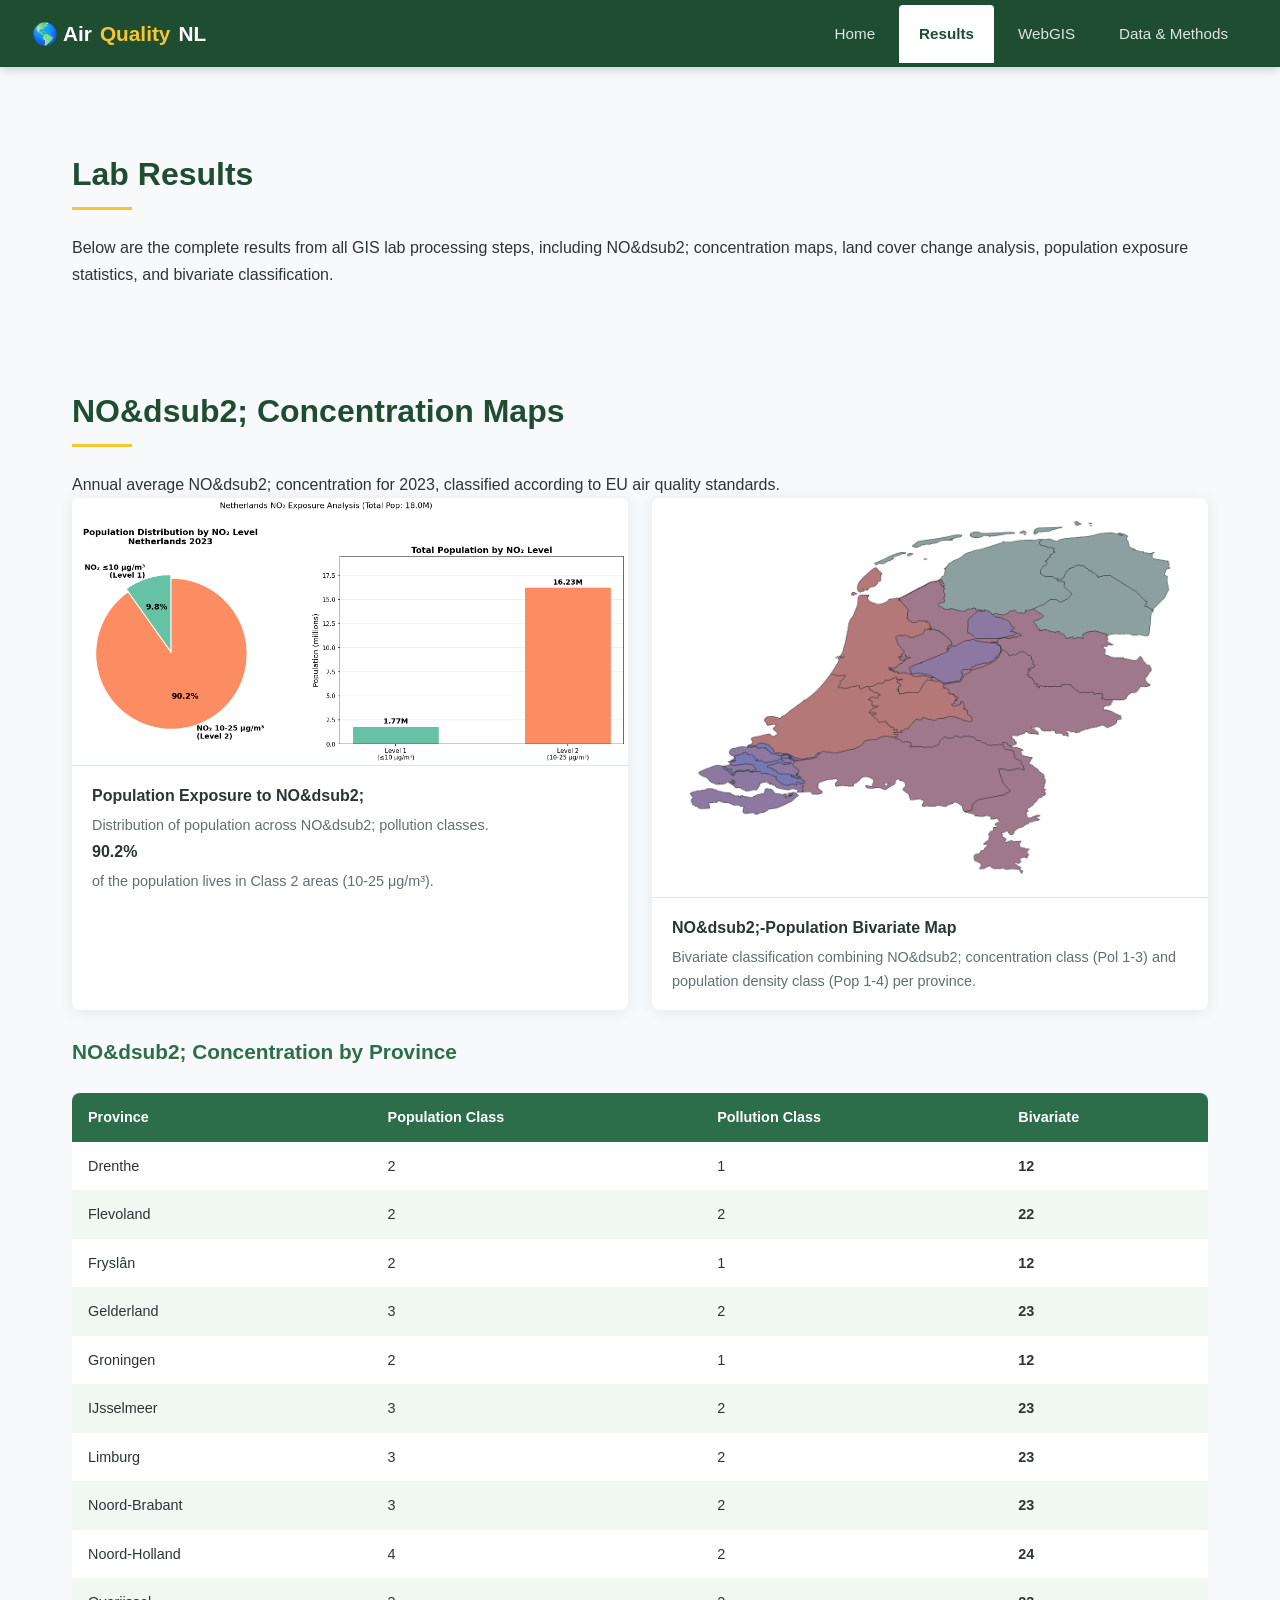
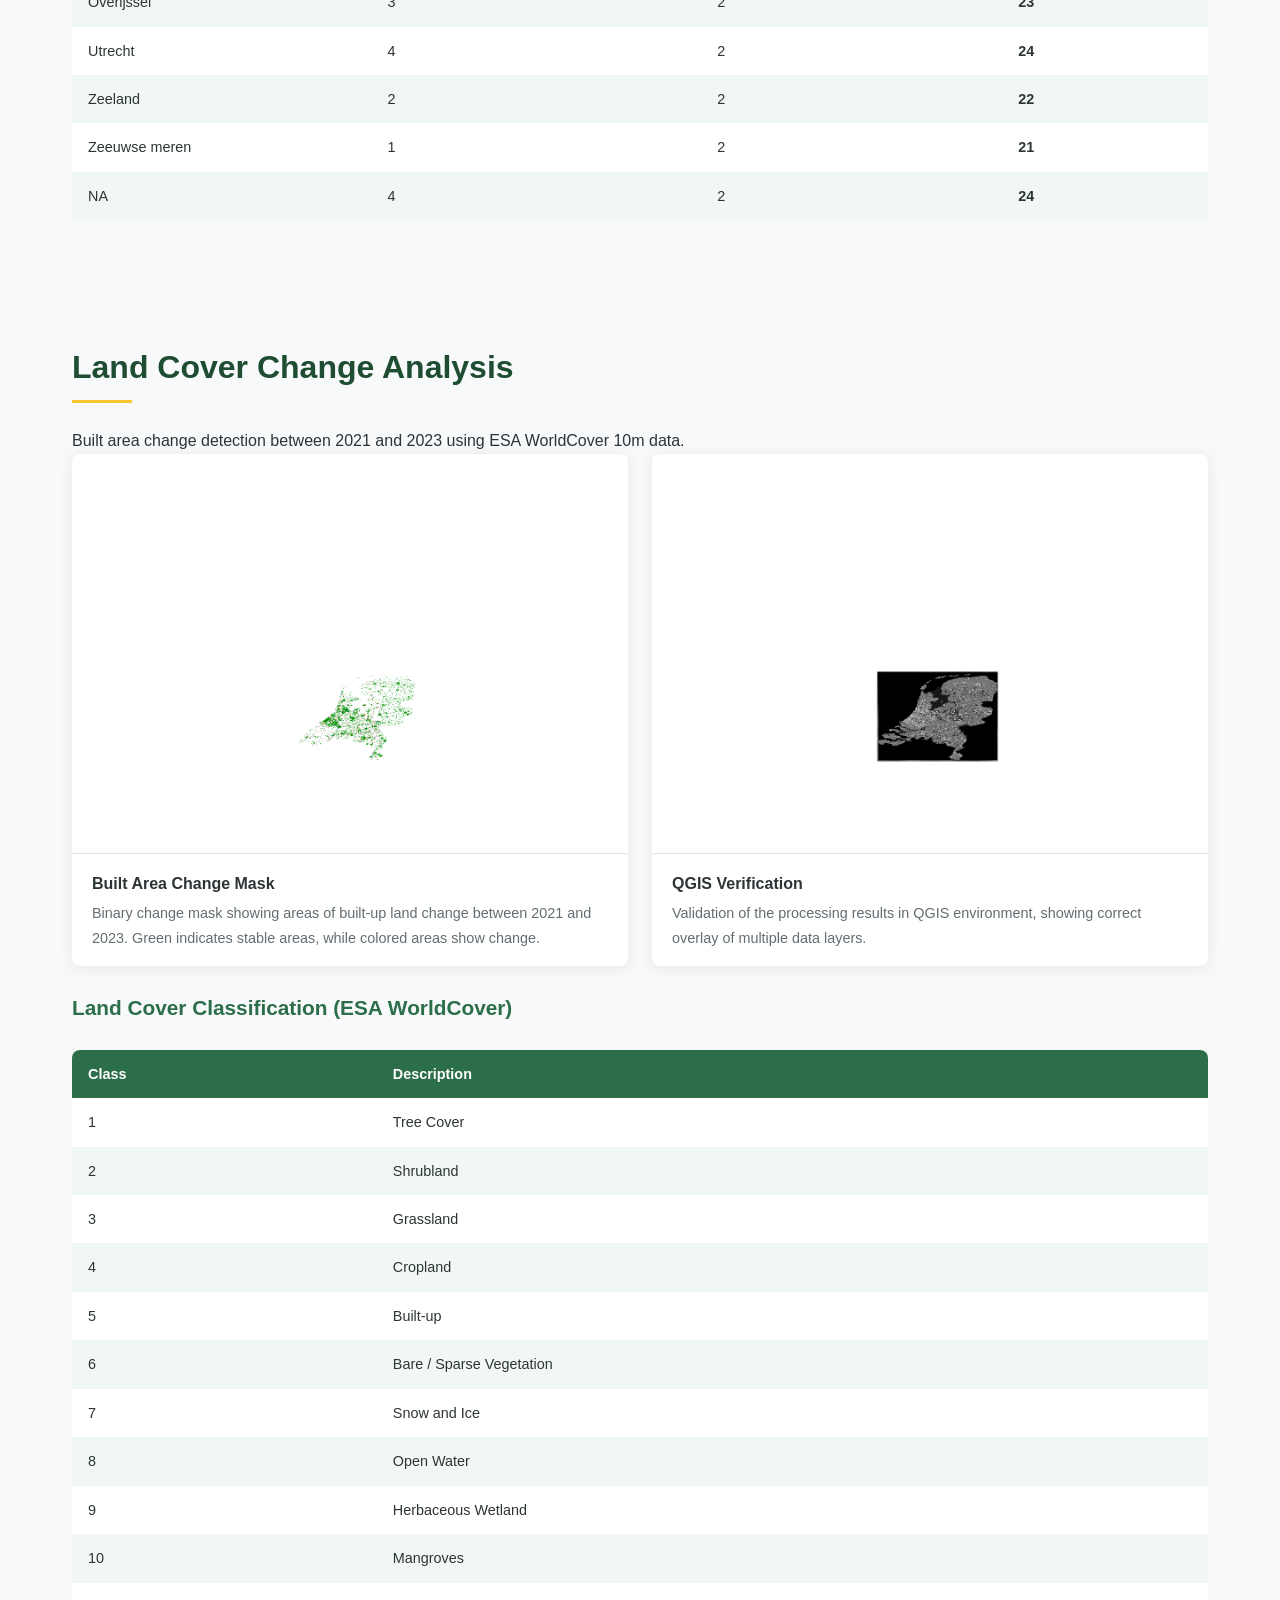
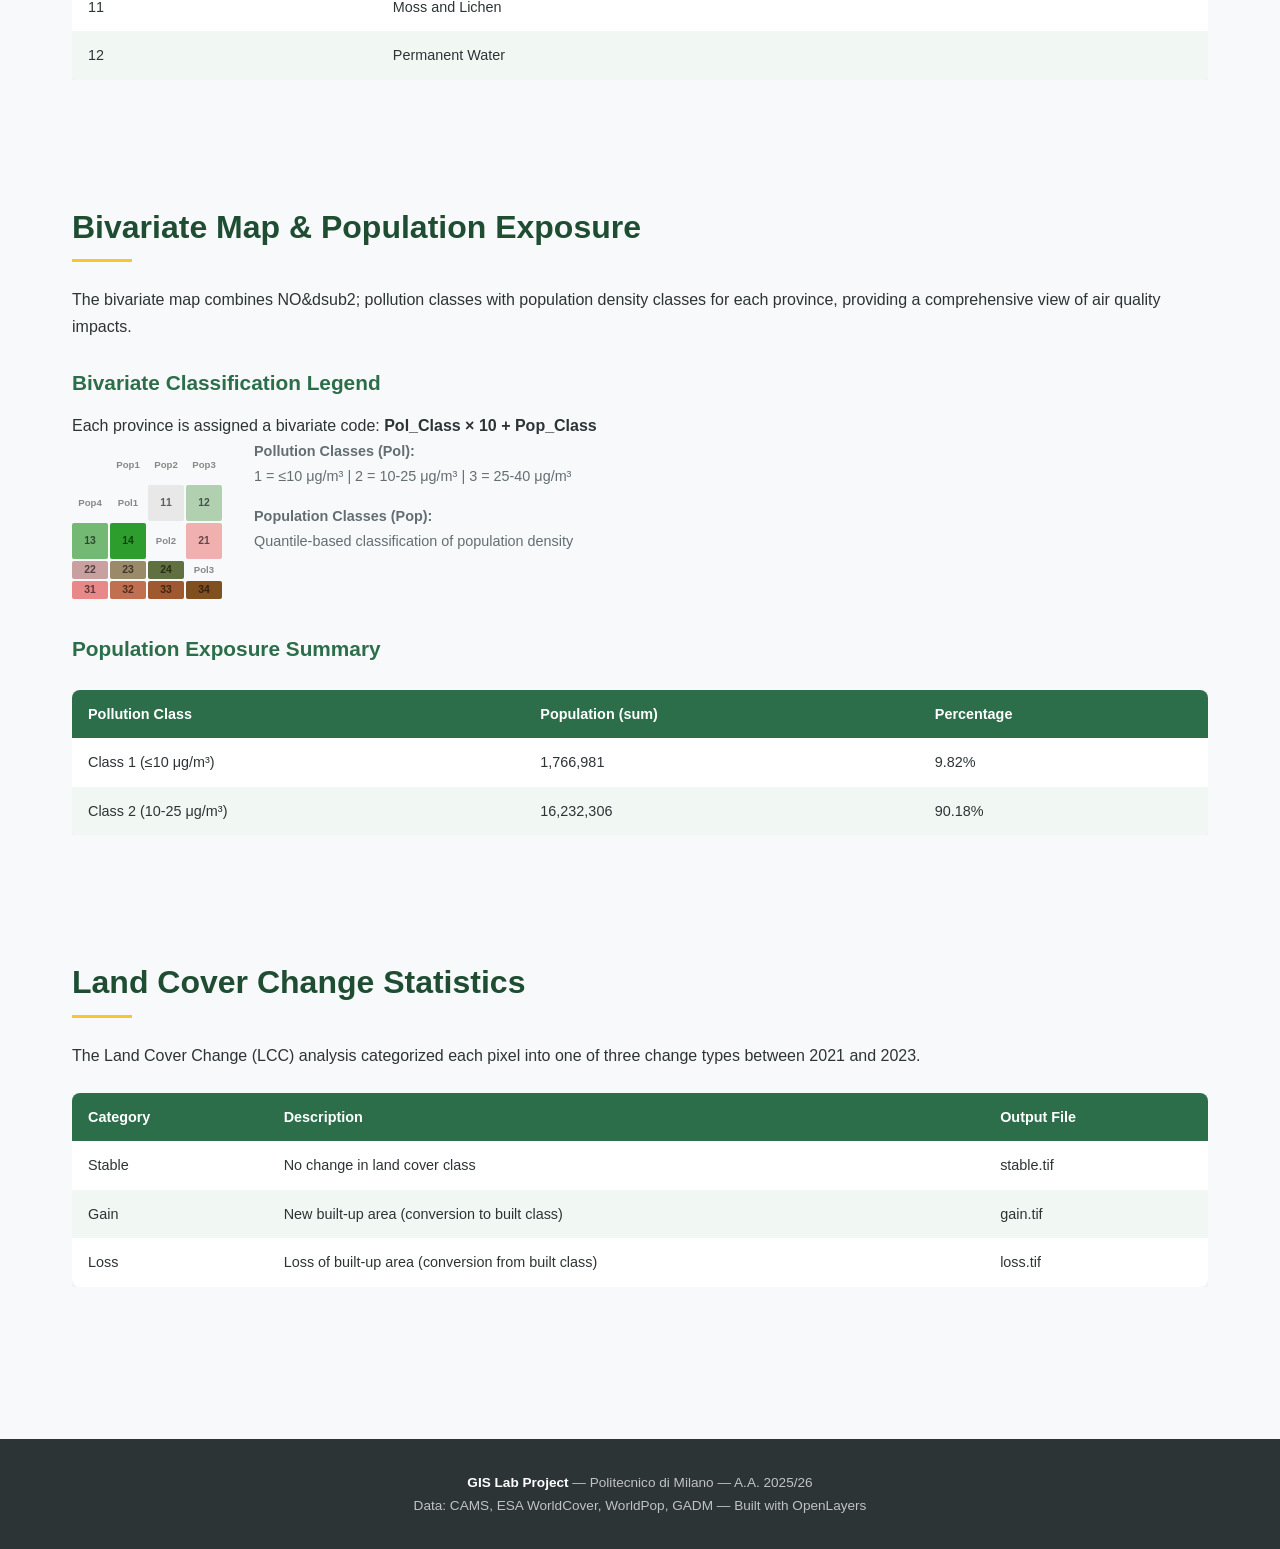
==== results.html @ df58314e "Add files via upload" ====
<!DOCTYPE html>
<html lang="en">
<head>
    <meta charset="UTF-8">
    <meta name="viewport" content="width=device-width, initial-scale=1.0">
    <title>Results - Netherlands Air Quality Monitoring</title>
    <link rel="stylesheet" href="css/style.css">
</head>
<body>
    <nav>
        <a href="index.html" class="logo">&#127758; Air<span>Quality</span> NL</a>
        <ul>
            <li><a href="index.html">Home</a></li>
            <li><a href="results.html" class="active">Results</a></li>
            <li><a href="webgis.html">WebGIS</a></li>
            <li><a href="data.html">Data & Methods</a></li>
        </ul>
    </nav>

    <div class="container">
        <section>
            <h2>Lab Results</h2>
            <p>Below are the complete results from all GIS lab processing steps, including NO&dsub2; concentration maps, land cover change analysis, population exposure statistics, and bivariate classification.</p>
        </section>

        <!-- Step 1-2: NO2 Concentration -->
        <section>
            <h2>NO&dsub2; Concentration Maps</h2>
            <p>Annual average NO&dsub2; concentration for 2023, classified according to EU air quality standards.</p>

            <div class="results-grid">
                <div class="result-item">
                    <img src="images/no2_population_pie_chart.png" alt="NO2 Population Pie Chart" style="max-height:400px;object-fit:contain;background:#fff;">
                    <div class="caption">
                        <strong>Population Exposure to NO&dsub2;</strong>
                        Distribution of population across NO&dsub2; pollution classes. <strong>90.2%</strong> of the population lives in Class 2 areas (10-25 &mu;g/m&sup3;).
                    </div>
                </div>
                <div class="result-item">
                    <img src="images/bivariate_map.png" alt="Bivariate Map" style="max-height:400px;object-fit:contain;background:#fff;">
                    <div class="caption">
                        <strong>NO&dsub2;-Population Bivariate Map</strong>
                        Bivariate classification combining NO&dsub2; concentration class (Pol 1-3) and population density class (Pop 1-4) per province.
                    </div>
                </div>
            </div>

            <h3>NO&dsub2; Concentration by Province</h3>
            <div class="table-wrapper">
                <table>
                    <thead>
                        <tr>
                            <th>Province</th>
                            <th>Population Class</th>
                            <th>Pollution Class</th>
                            <th>Bivariate</th>
                        </tr>
                    </thead>
                    <tbody id="bivariate-table-body">
                        <tr><td colspan="4" style="text-align:center;">Loading data...</td></tr>
                    </tbody>
                </table>
            </div>
        </section>

        <!-- Step 3: Land Cover Change -->
        <section>
            <h2>Land Cover Change Analysis</h2>
            <p>Built area change detection between 2021 and 2023 using ESA WorldCover 10m data.</p>

            <div class="results-grid">
                <div class="result-item">
                    <img src="images/verification_change_mask.png" alt="Land Cover Change Mask" style="max-height:400px;object-fit:contain;background:#fff;">
                    <div class="caption">
                        <strong>Built Area Change Mask</strong>
                        Binary change mask showing areas of built-up land change between 2021 and 2023. Green indicates stable areas, while colored areas show change.
                    </div>
                </div>
                <div class="result-item">
                    <img src="images/verification_qgis.png" alt="QGIS Verification" style="max-height:400px;object-fit:contain;background:#fff;">
                    <div class="caption">
                        <strong>QGIS Verification</strong>
                        Validation of the processing results in QGIS environment, showing correct overlay of multiple data layers.
                    </div>
                </div>
            </div>

            <h3>Land Cover Classification (ESA WorldCover)</h3>
            <div class="table-wrapper">
                <table>
                    <thead>
                        <tr><th>Class</th><th>Description</th></tr>
                    </thead>
                    <tbody>
                        <tr><td>1</td><td>Tree Cover</td></tr>
                        <tr><td>2</td><td>Shrubland</td></tr>
                        <tr><td>3</td><td>Grassland</td></tr>
                        <tr><td>4</td><td>Cropland</td></tr>
                        <tr><td>5</td><td>Built-up</td></tr>
                        <tr><td>6</td><td>Bare / Sparse Vegetation</td></tr>
                        <tr><td>7</td><td>Snow and Ice</td></tr>
                        <tr><td>8</td><td>Open Water</td></tr>
                        <tr><td>9</td><td>Herbaceous Wetland</td></tr>
                        <tr><td>10</td><td>Mangroves</td></tr>
                        <tr><td>11</td><td>Moss and Lichen</td></tr>
                        <tr><td>12</td><td>Permanent Water</td></tr>
                    </tbody>
                </table>
            </div>
        </section>

        <!-- Step 4: Bivariate Map -->
        <section>
            <h2>Bivariate Map & Population Exposure</h2>
            <p>The bivariate map combines NO&dsub2; pollution classes with population density classes for each province, providing a comprehensive view of air quality impacts.</p>

            <h3>Bivariate Classification Legend</h3>
            <p>Each province is assigned a bivariate code: <strong>Pol_Class &times; 10 + Pop_Class</strong></p>
            <div class="flex" style="gap:2rem;align-items:flex-start;">
                <div class="biv-legend">
                    <div></div>
                    <div class="cell" style="font-size:0.6rem;color:#888;">Pop1</div>
                    <div class="cell" style="font-size:0.6rem;color:#888;">Pop2</div>
                    <div class="cell" style="font-size:0.6rem;color:#888;">Pop3</div>
                    <div class="cell" style="font-size:0.6rem;color:#888;">Pop4</div>
                    <div class="cell" style="font-size:0.6rem;color:#888;">Pol1</div>
                    <div class="cell biv-11">11</div>
                    <div class="cell biv-12">12</div>
                    <div class="cell biv-13">13</div>
                    <div class="cell biv-14">14</div>
                    <div class="cell" style="font-size:0.6rem;color:#888;">Pol2</div>
                    <div class="cell biv-21">21</div>
                    <div class="cell biv-22">22</div>
                    <div class="cell biv-23">23</div>
                    <div class="cell biv-24">24</div>
                    <div class="cell" style="font-size:0.6rem;color:#888;">Pol3</div>
                    <div class="cell biv-31">31</div>
                    <div class="cell biv-32">32</div>
                    <div class="cell biv-33">33</div>
                    <div class="cell biv-34" style="background:#805020;">34</div>
                </div>
                <div style="font-size:0.9rem;color:var(--gray);">
                    <p><strong>Pollution Classes (Pol):</strong></p>
                    <p>1 = &le;10 &mu;g/m&sup3; | 2 = 10-25 &mu;g/m&sup3; | 3 = 25-40 &mu;g/m&sup3;</p>
                    <p class="mt-2"><strong>Population Classes (Pop):</strong></p>
                    <p>Quantile-based classification of population density</p>
                </div>
            </div>

            <h3>Population Exposure Summary</h3>
            <div class="table-wrapper">
                <table>
                    <thead>
                        <tr>
                            <th>Pollution Class</th>
                            <th>Population (sum)</th>
                            <th>Percentage</th>
                        </tr>
                    </thead>
                    <tbody id="exposure-table-body">
                    </tbody>
                </table>
            </div>
        </section>

        <!-- Step 3b: LCC Statistics -->
        <section>
            <h2>Land Cover Change Statistics</h2>
            <p>The Land Cover Change (LCC) analysis categorized each pixel into one of three change types between 2021 and 2023.</p>
            <div class="table-wrapper">
                <table>
                    <thead>
                        <tr><th>Category</th><th>Description</th><th>Output File</th></tr>
                    </thead>
                    <tbody>
                        <tr><td>Stable</td><td>No change in land cover class</td><td>stable.tif</td></tr>
                        <tr><td>Gain</td><td>New built-up area (conversion to built class)</td><td>gain.tif</td></tr>
                        <tr><td>Loss</td><td>Loss of built-up area (conversion from built class)</td><td>loss.tif</td></tr>
                    </tbody>
                </table>
            </div>
        </section>
    </div>

    <footer>
        <p><strong>GIS Lab Project</strong> &mdash; Politecnico di Milano &mdash; A.A. 2025/26</p>
        <p>Data: CAMS, ESA WorldCover, WorldPop, GADM &mdash; Built with OpenLayers</p>
    </footer>

    <script src="js/results-data.js"></script>
    <script>
    // Load bivariate data from embedded results-data.js
    (function() {
        var tbody = document.getElementById('bivariate-table-body');
        if (!tbody) return;
        tbody.innerHTML = '';
        TABLE_BIVARIATE.forEach(function(p) {
            tbody.innerHTML += '<tr>' +
                '<td>' + (p.NAME_1 || '') + '</td>' +
                '<td>' + (p.pop_class_median || '') + '</td>' +
                '<td>' + (p.pol_class_max || '') + '</td>' +
                '<td><strong>' + (p.bivariate || '') + '</strong></td>' +
                '</tr>';
        });
    })();

    // Load chart data from embedded results-data.js
    (function() {
        var tbody = document.getElementById('exposure-table-body');
        if (!tbody) return;
        tbody.innerHTML = '';
        TABLE_CHART.sort(function(a, b) { return a.pol_class_max - b.pol_class_max; });
        TABLE_CHART.forEach(function(p) {
            var pop = parseFloat(p.pop_sum) || 0;
            var pct = parseFloat(p.pop_pct) || 0;
            tbody.innerHTML += '<tr>' +
                '<td>Class ' + (p.pol_class_max || '') + ' (' + (p.pol_class_max === 1 ? '&le;10' : '10-25') + ' &mu;g/m&sup3;)</td>' +
                '<td>' + pop.toLocaleString() + '</td>' +
                '<td>' + pct + '%</td>' +
                '</tr>';
        });
    })();
    </script>
</body>
</html>
---- css/style.css ----
/* ===== GIS Lab 5 - Website Styles ===== */
:root {
    --primary: #2c6e49;
    --primary-dark: #1e4d32;
    --secondary: #4c956c;
    --accent: #f8c630;
    --dark: #2d3436;
    --gray: #636e72;
    --light-gray: #dfe6e9;
    --bg: #f8f9fa;
    --white: #ffffff;
    --shadow: 0 2px 15px rgba(0,0,0,0.08);
    --radius: 8px;
}

* { margin: 0; padding: 0; box-sizing: border-box; }

body {
    font-family: 'Segoe UI', -apple-system, BlinkMacSystemFont, sans-serif;
    line-height: 1.7;
    color: var(--dark);
    background: var(--bg);
}

/* Navigation */
nav {
    background: var(--primary-dark);
    padding: 0 2rem;
    display: flex;
    align-items: center;
    justify-content: space-between;
    position: sticky;
    top: 0;
    z-index: 1000;
    box-shadow: 0 2px 10px rgba(0,0,0,0.2);
}

nav .logo {
    color: var(--white);
    font-size: 1.3rem;
    font-weight: 700;
    padding: 1rem 0;
    text-decoration: none;
    display: flex;
    align-items: center;
    gap: 0.5rem;
}

nav .logo span { color: var(--accent); }

nav ul {
    list-style: none;
    display: flex;
    gap: 0.25rem;
}

nav ul li a {
    color: rgba(255,255,255,0.85);
    text-decoration: none;
    padding: 1rem 1.25rem;
    display: block;
    font-size: 0.95rem;
    transition: all 0.2s;
    border-radius: 4px 4px 0 0;
}

nav ul li a:hover,
nav ul li a.active:hover {
    color: var(--white);
    background: rgba(255,255,255,0.12);
}

nav ul li a.active {
    background: var(--white);
    color: var(--primary-dark);
    font-weight: 600;
}

nav ul li a.active:hover {
    background: var(--white);
    color: var(--primary-dark);
}

/* Hero Section */
.hero {
    background: linear-gradient(135deg, var(--primary-dark) 0%, var(--primary) 50%, var(--secondary) 100%);
    color: var(--white);
    padding: 5rem 2rem;
    text-align: center;
}

.hero h1 {
    font-size: 2.8rem;
    font-weight: 800;
    margin-bottom: 1rem;
}

.hero p {
    font-size: 1.2rem;
    max-width: 700px;
    margin: 0 auto;
    opacity: 0.9;
}

/* Container */
.container {
    max-width: 1200px;
    margin: 0 auto;
    padding: 2rem;
}

/* Sections */
section { padding: 3rem 0; }

section h2 {
    font-size: 2rem;
    color: var(--primary-dark);
    margin-bottom: 1.5rem;
    position: relative;
    padding-bottom: 0.5rem;
}

section h2::after {
    content: '';
    position: absolute;
    bottom: 0;
    left: 0;
    width: 60px;
    height: 3px;
    background: var(--accent);
}

section h3 {
    font-size: 1.3rem;
    color: var(--primary);
    margin: 1.5rem 0 0.75rem;
}

/* Cards */
.card-grid {
    display: grid;
    grid-template-columns: repeat(auto-fit, minmax(280px, 1fr));
    gap: 1.5rem;
    margin: 2rem 0;
}

.card {
    background: var(--white);
    border-radius: var(--radius);
    padding: 1.5rem;
    box-shadow: var(--shadow);
    transition: transform 0.2s;
}

.card:hover { transform: translateY(-3px); }

.card h3 { margin-top: 0; color: var(--primary-dark); }
.card p { color: var(--gray); font-size: 0.95rem; }
.card .icon { font-size: 2rem; margin-bottom: 0.75rem; }

/* Results Grid */
.results-grid {
    display: grid;
    grid-template-columns: repeat(auto-fit, minmax(400px, 1fr));
    gap: 1.5rem;
}

.result-item {
    background: var(--white);
    border-radius: var(--radius);
    overflow: hidden;
    box-shadow: var(--shadow);
}

.result-item img {
    width: 100%;
    height: auto;
    display: block;
    border-bottom: 1px solid var(--light-gray);
}

.result-item .caption {
    padding: 1rem 1.25rem;
    font-size: 0.9rem;
    color: var(--gray);
}

.result-item .caption strong {
    color: var(--dark);
    display: block;
    margin-bottom: 0.25rem;
    font-size: 1rem;
}

/* Tables */
.table-wrapper {
    overflow-x: auto;
    margin: 1.5rem 0;
}

table {
    width: 100%;
    border-collapse: collapse;
    background: var(--white);
    border-radius: var(--radius);
    overflow: hidden;
    box-shadow: var(--shadow);
}

thead {
    background: var(--primary);
    color: var(--white);
}

th, td {
    padding: 0.75rem 1rem;
    text-align: left;
    font-size: 0.9rem;
}

tbody tr:nth-child(even) {
    background: #f1f8f4;
}

tbody tr:hover {
    background: #e6f0ea;
}

/* WebGIS Page */
.webgis-page {
    display: flex;
    flex-direction: column;
    height: calc(100vh - 60px);
}

#map {
    flex: 1;
    width: 100%;
    min-height: 600px;
}

.map-toolbar {
    background: var(--white);
    padding: 0.75rem 1.5rem;
    display: flex;
    align-items: center;
    gap: 1.5rem;
    flex-wrap: wrap;
    border-bottom: 1px solid var(--light-gray);
    font-size: 0.85rem;
    z-index: 10;
}

.map-toolbar label {
    display: flex;
    align-items: center;
    gap: 0.4rem;
    cursor: pointer;
    user-select: none;
}

.map-toolbar input[type="checkbox"] {
    width: 16px;
    height: 16px;
    cursor: pointer;
}

.map-toolbar select {
    padding: 0.35rem 0.75rem;
    border: 1px solid var(--light-gray);
    border-radius: 4px;
    font-size: 0.85rem;
    background: var(--white);
}

.map-toolbar .separator {
    width: 1px;
    height: 24px;
    background: var(--light-gray);
}

/* Legend Panel */
.legend-panel {
    background: var(--white);
    border-radius: var(--radius);
    padding: 1rem;
    box-shadow: 0 2px 10px rgba(0,0,0,0.15);
    max-width: 260px;
    font-size: 0.85rem;
}

.legend-panel h4 {
    margin-bottom: 0.5rem;
    color: var(--primary-dark);
    font-size: 0.9rem;
    border-bottom: 2px solid var(--light-gray);
    padding-bottom: 0.35rem;
}

.legend-item {
    display: flex;
    align-items: center;
    gap: 0.5rem;
    padding: 0.2rem 0;
    font-size: 0.8rem;
}

.legend-color {
    width: 22px;
    height: 14px;
    border-radius: 2px;
    flex-shrink: 0;
    border: 1px solid rgba(0,0,0,0.1);
}

/* Data page */
.data-section {
    margin-bottom: 2rem;
}

.dataset-list {
    list-style: none;
}

.dataset-list li {
    padding: 0.75rem 1rem;
    background: var(--white);
    margin-bottom: 0.5rem;
    border-radius: var(--radius);
    box-shadow: var(--shadow);
    display: flex;
    justify-content: space-between;
    align-items: center;
    gap: 1rem;
}

.dataset-list li .name {
    font-weight: 600;
    color: var(--primary-dark);
    white-space: nowrap;
}

.dataset-list li .desc {
    color: var(--gray);
    font-size: 0.85rem;
    text-align: right;
}

/* Footer */
footer {
    background: var(--dark);
    color: rgba(255,255,255,0.7);
    text-align: center;
    padding: 2rem;
    font-size: 0.85rem;
    margin-top: 3rem;
}

footer strong { color: var(--white); }

/* Responsive */
@media (max-width: 768px) {
    nav { flex-direction: column; padding: 0 1rem; }
    nav ul { width: 100%; }
    nav ul li a { padding: 0.75rem 1rem; text-align: center; }
    .hero h1 { font-size: 2rem; }
    .hero { padding: 3rem 1rem; }
    .results-grid { grid-template-columns: 1fr; }
    .map-toolbar { flex-direction: column; align-items: flex-start; gap: 0.5rem; }
    .webgis-page { height: auto; }
}

/* Utility */
.text-center { text-align: center; }
.mt-2 { margin-top: 1rem; }
.mb-2 { margin-bottom: 1rem; }
.flex { display: flex; gap: 1rem; flex-wrap: wrap; }
.flex-center { align-items: center; justify-content: center; }
.badge {
    display: inline-block;
    padding: 0.2rem 0.6rem;
    border-radius: 12px;
    font-size: 0.75rem;
    font-weight: 600;
}

/* Bivariate legend colors */
.biv-11 { background: #e8e8e8; }
.biv-12 { background: #b0d0b0; }
.biv-13 { background: #73b873; }
.biv-14 { background: #2d9e2d; }
.biv-21 { background: #f0b0b0; }
.biv-22 { background: #c8a0a0; }
.biv-23 { background: #9a8a6a; }
.biv-24 { background: #607040; }
.biv-31 { background: #e88888; }
.biv-32 { background: #c07050; }
.biv-33 { background: #a05830; }

/* Bivariate legend grid */
.biv-legend {
    display: inline-grid;
    grid-template-columns: repeat(4, 36px);
    grid-template-rows: repeat(3, 36px);
    gap: 2px;
    margin: 0.5rem 0;
}

.biv-legend .cell {
    display: flex;
    align-items: center;
    justify-content: center;
    font-size: 0.65rem;
    font-weight: 600;
    color: rgba(0,0,0,0.6);
    border-radius: 2px;
}

/* Tag for data source */
.tag {
    display: inline-block;
    padding: 0.15rem 0.5rem;
    border-radius: 4px;
    font-size: 0.75rem;
    font-weight: 600;
    background: var(--light-gray);
    color: var(--gray);
}

.tag.primary { background: rgba(44,110,73,0.15); color: var(--primary); }
.tag.cams { background: rgba(248,198,48,0.2); color: #8a7000; }
.tag.esa { background: rgba(44,110,73,0.15); color: var(--primary); }
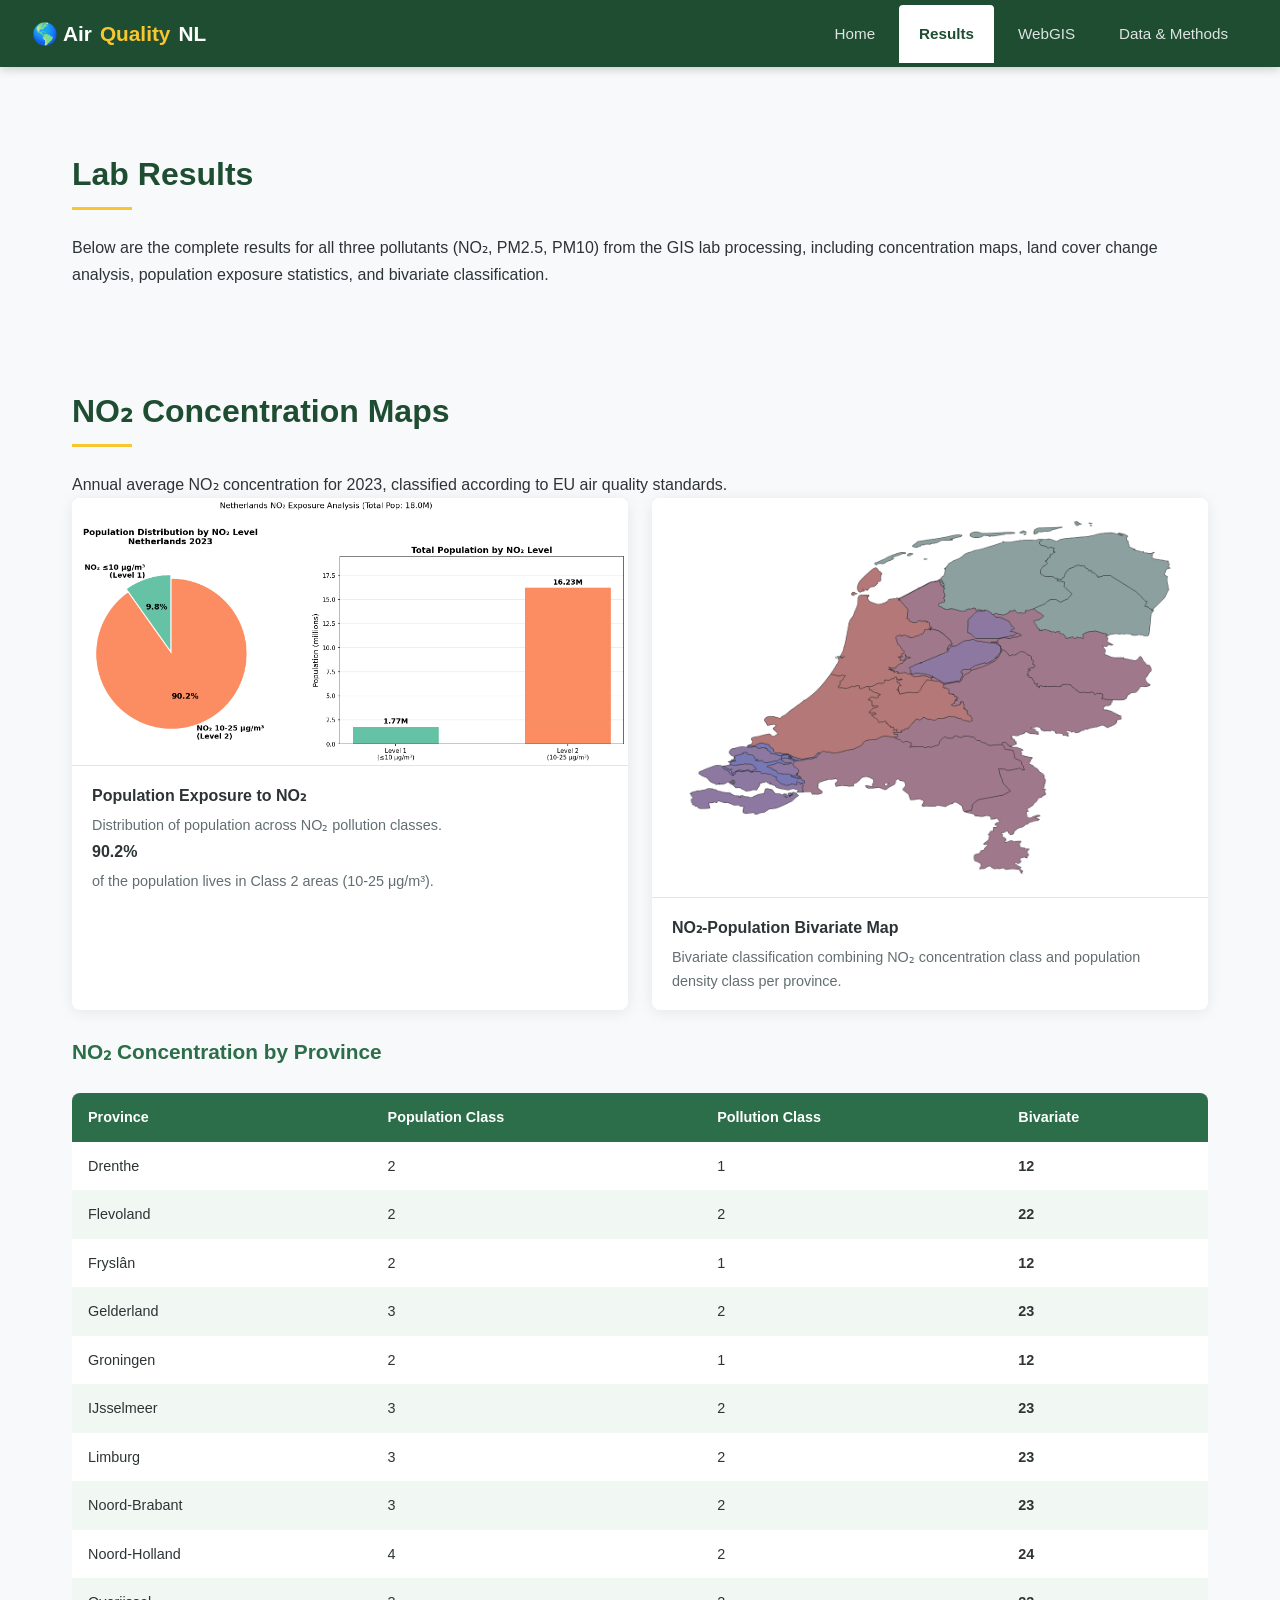
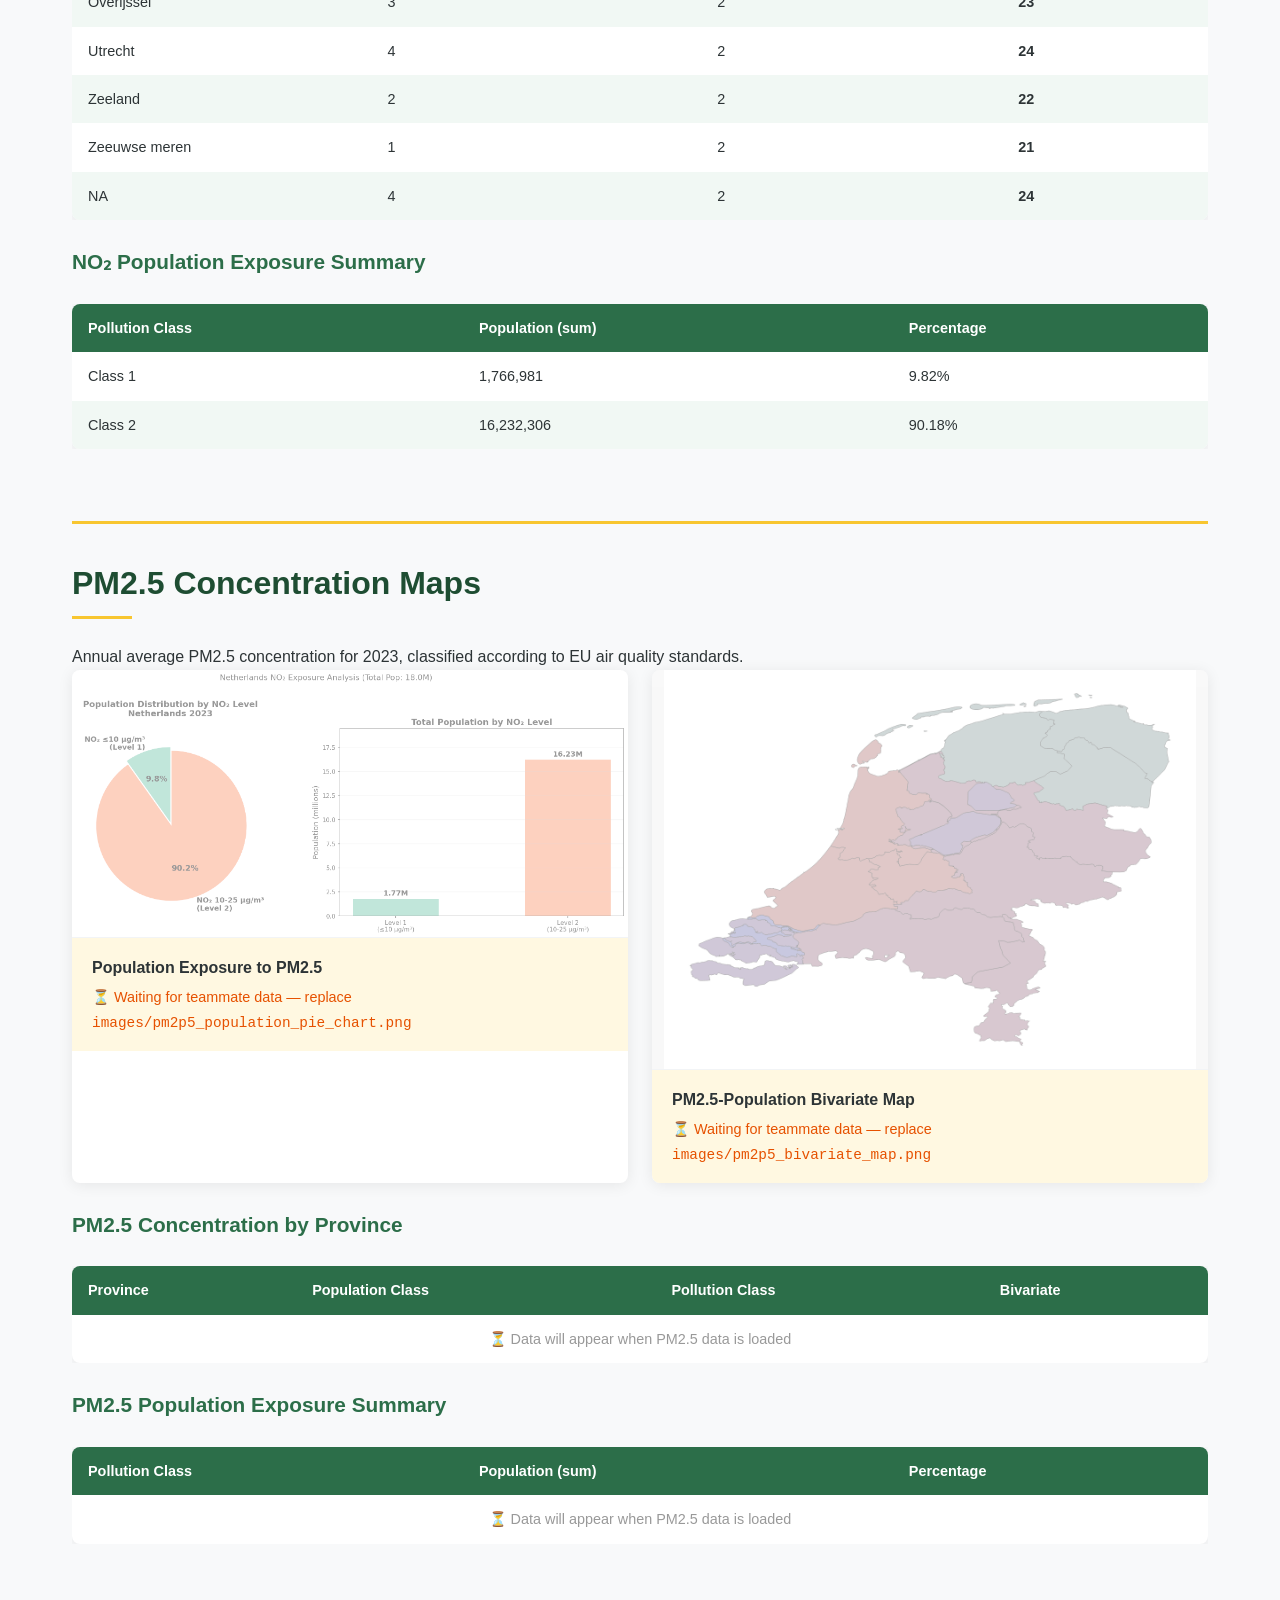
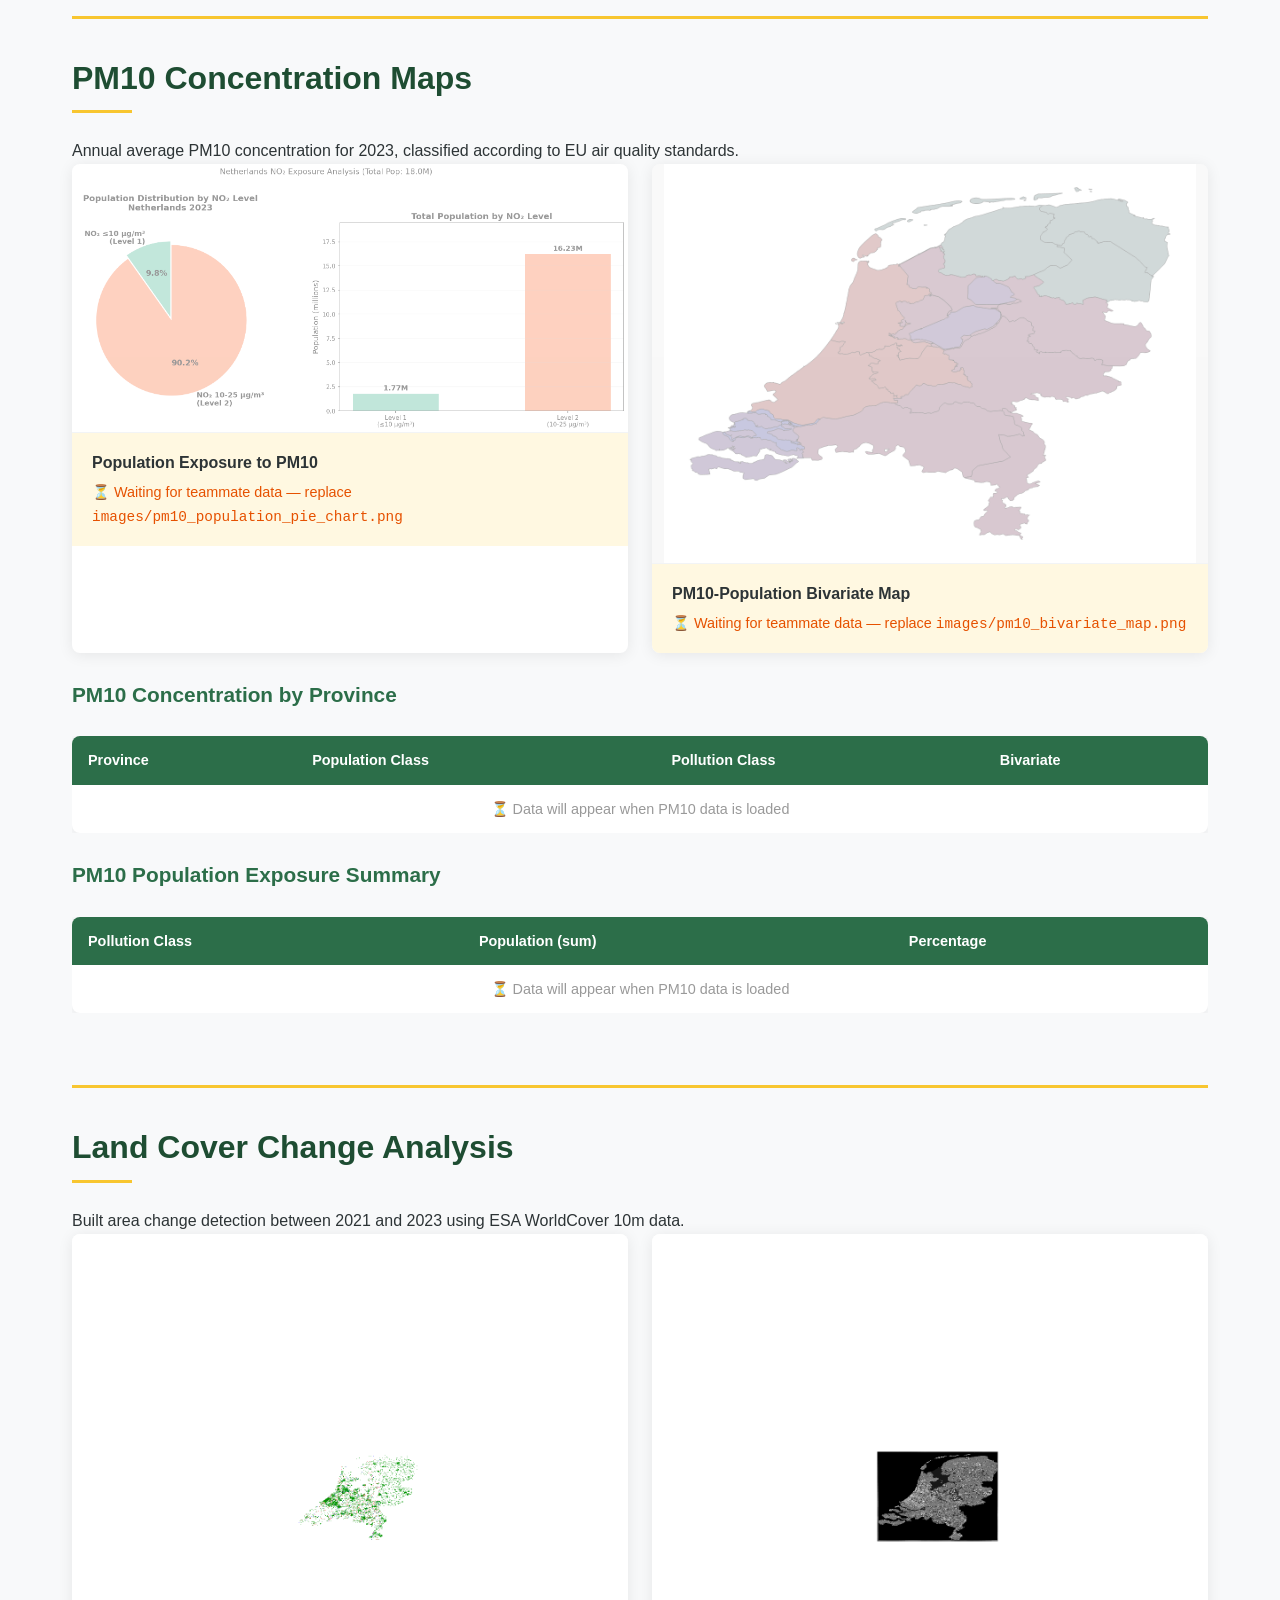
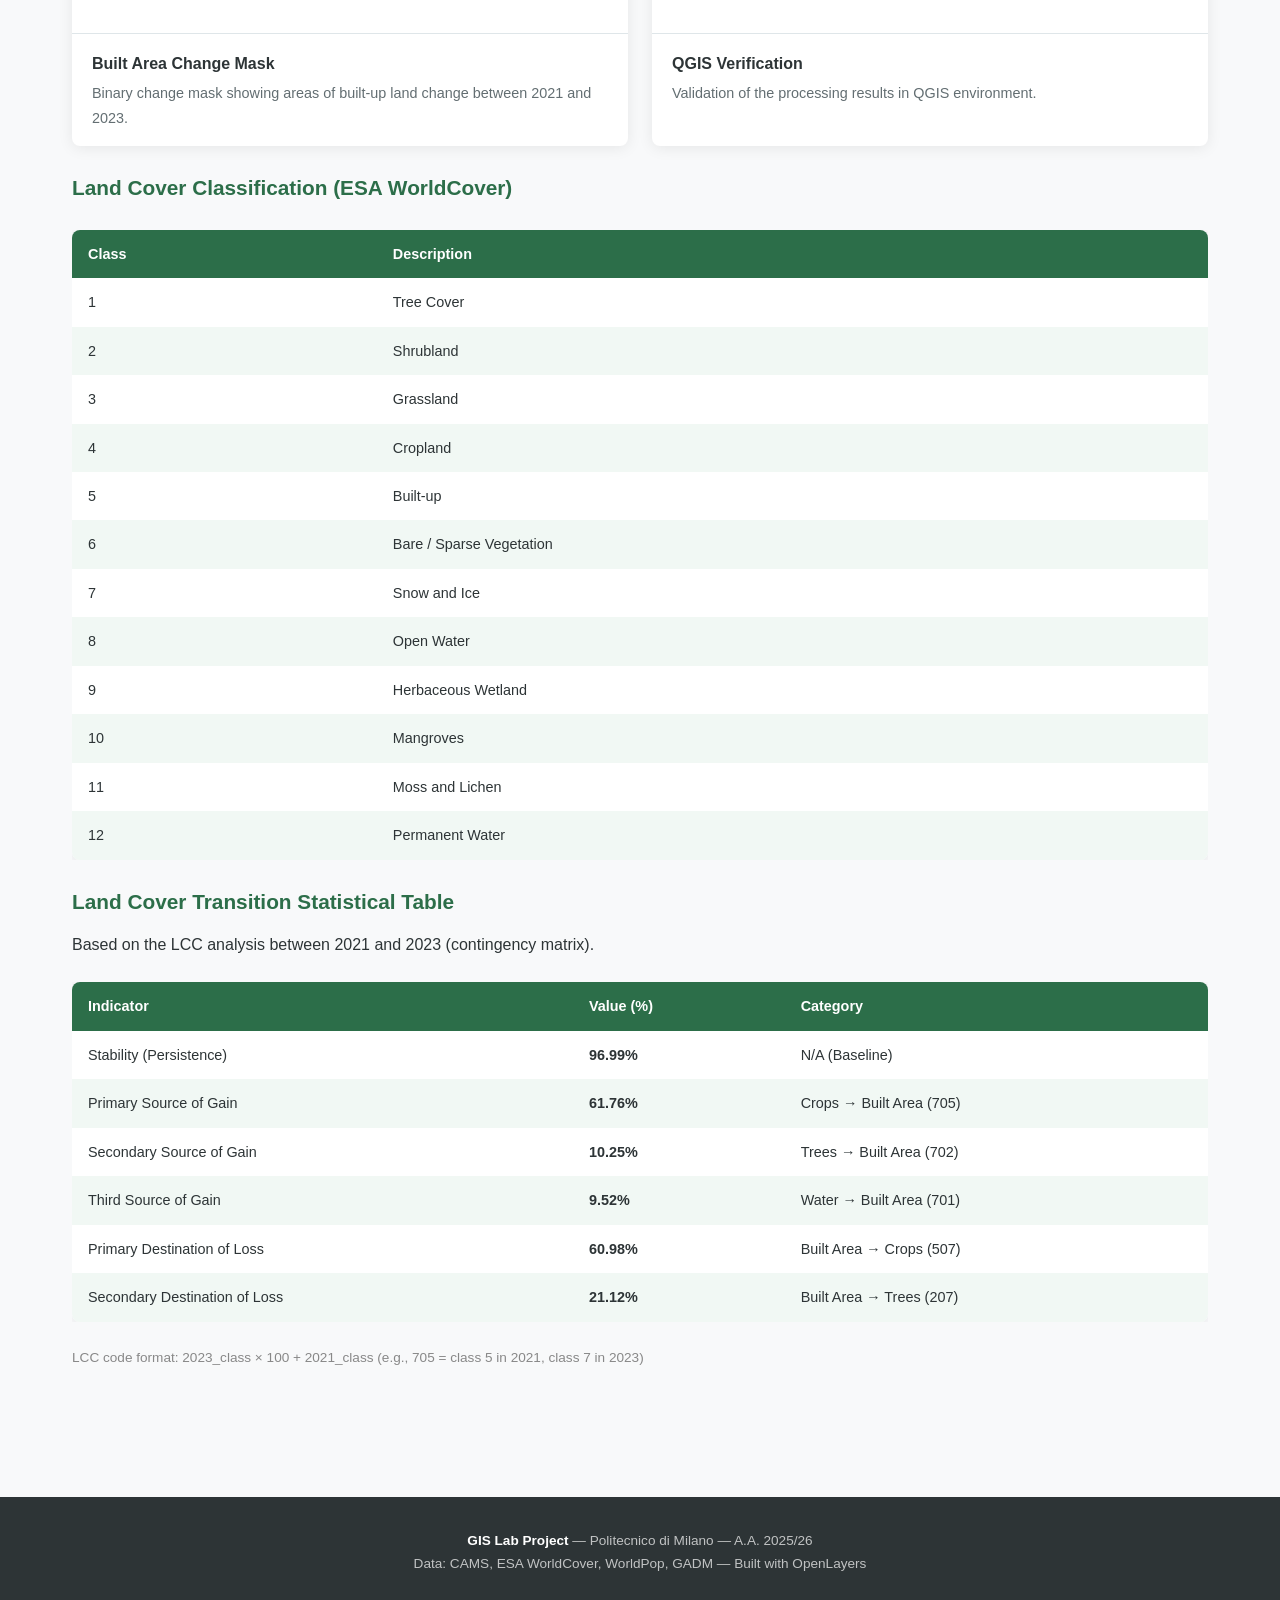
==== commit 1e1cdaa7: "new" ====
--- a/results.html
+++ b/results.html
@@ -20,165 +20,185 @@
     <div class="container">
         <section>
             <h2>Lab Results</h2>
-            <p>Below are the complete results from all GIS lab processing steps, including NO&dsub2; concentration maps, land cover change analysis, population exposure statistics, and bivariate classification.</p>
-        </section>
-
-        <!-- Step 1-2: NO2 Concentration -->
-        <section>
-            <h2>NO&dsub2; Concentration Maps</h2>
-            <p>Annual average NO&dsub2; concentration for 2023, classified according to EU air quality standards.</p>
+            <p>Below are the complete results for all three pollutants (NO&#8322;, PM2.5, PM10) from the GIS lab processing, including concentration maps, land cover change analysis, population exposure statistics, and bivariate classification.</p>
+        </section>
+
+        <!-- ===== NO2 RESULTS ===== -->
+        <section id="no2-results">
+            <h2>NO&#8322; Concentration Maps</h2>
+            <p>Annual average NO&#8322; concentration for 2023, classified according to EU air quality standards.</p>
 
             <div class="results-grid">
                 <div class="result-item">
                     <img src="images/no2_population_pie_chart.png" alt="NO2 Population Pie Chart" style="max-height:400px;object-fit:contain;background:#fff;">
                     <div class="caption">
-                        <strong>Population Exposure to NO&dsub2;</strong>
-                        Distribution of population across NO&dsub2; pollution classes. <strong>90.2%</strong> of the population lives in Class 2 areas (10-25 &mu;g/m&sup3;).
-                    </div>
-                </div>
-                <div class="result-item">
-                    <img src="images/bivariate_map.png" alt="Bivariate Map" style="max-height:400px;object-fit:contain;background:#fff;">
+                        <strong>Population Exposure to NO&#8322;</strong>
+                        Distribution of population across NO&#8322; pollution classes. <strong>90.2%</strong> of the population lives in Class 2 areas (10-25 &mu;g/m&sup3;).
+                    </div>
+                </div>
+                <div class="result-item">
+                    <img src="images/bivariate_map.png" alt="NO2 Bivariate Map" style="max-height:400px;object-fit:contain;background:#fff;">
                     <div class="caption">
-                        <strong>NO&dsub2;-Population Bivariate Map</strong>
-                        Bivariate classification combining NO&dsub2; concentration class (Pol 1-3) and population density class (Pop 1-4) per province.
-                    </div>
-                </div>
-            </div>
-
-            <h3>NO&dsub2; Concentration by Province</h3>
+                        <strong>NO&#8322;-Population Bivariate Map</strong>
+                        Bivariate classification combining NO&#8322; concentration class and population density class per province.
+                    </div>
+                </div>
+            </div>
+
+            <h3>NO&#8322; Concentration by Province</h3>
             <div class="table-wrapper">
                 <table>
                     <thead>
-                        <tr>
-                            <th>Province</th>
-                            <th>Population Class</th>
-                            <th>Pollution Class</th>
-                            <th>Bivariate</th>
-                        </tr>
+                        <tr><th>Province</th><th>Population Class</th><th>Pollution Class</th><th>Bivariate</th></tr>
                     </thead>
-                    <tbody id="bivariate-table-body">
+                    <tbody id="no2-bivariate-table-body">
                         <tr><td colspan="4" style="text-align:center;">Loading data...</td></tr>
                     </tbody>
                 </table>
             </div>
-        </section>
-
-        <!-- Step 3: Land Cover Change -->
-        <section>
+
+            <h3>NO&#8322; Population Exposure Summary</h3>
+            <div class="table-wrapper">
+                <table>
+                    <thead><tr><th>Pollution Class</th><th>Population (sum)</th><th>Percentage</th></tr></thead>
+                    <tbody id="no2-exposure-table-body"></tbody>
+                </table>
+            </div>
+        </section>
+
+        <!-- ===== PM2.5 RESULTS (placeholder) ===== -->
+        <section id="pm2p5-results" style="border-top:3px solid var(--accent);padding-top:2rem;">
+            <h2>PM2.5 Concentration Maps</h2>
+            <p>Annual average PM2.5 concentration for 2023, classified according to EU air quality standards.</p>
+
+            <div class="results-grid">
+                <div class="result-item">
+                    <img id="pm2p5-pie-chart" src="images/no2_population_pie_chart.png" alt="PM2.5 Population Pie Chart" style="max-height:400px;object-fit:contain;background:#f0f0f0;opacity:0.4;">
+                    <div class="caption" style="background:#fff8e1;">
+                        <strong>Population Exposure to PM2.5</strong>
+                        <span style="color:#e65100;">&#9203; Waiting for teammate data — replace <code>images/pm2p5_population_pie_chart.png</code></span>
+                    </div>
+                </div>
+                <div class="result-item">
+                    <img id="pm2p5-biv-map" src="images/bivariate_map.png" alt="PM2.5 Bivariate Map" style="max-height:400px;object-fit:contain;background:#f0f0f0;opacity:0.4;">
+                    <div class="caption" style="background:#fff8e1;">
+                        <strong>PM2.5-Population Bivariate Map</strong>
+                        <span style="color:#e65100;">&#9203; Waiting for teammate data — replace <code>images/pm2p5_bivariate_map.png</code></span>
+                    </div>
+                </div>
+            </div>
+
+            <h3>PM2.5 Concentration by Province</h3>
+            <div class="table-wrapper">
+                <table>
+                    <thead><tr><th>Province</th><th>Population Class</th><th>Pollution Class</th><th>Bivariate</th></tr></thead>
+                    <tbody id="pm2p5-bivariate-table-body">
+                        <tr><td colspan="4" style="text-align:center;color:#999;">&#9203; Data will appear when PM2.5 data is loaded</td></tr>
+                    </tbody>
+                </table>
+            </div>
+
+            <h3>PM2.5 Population Exposure Summary</h3>
+            <div class="table-wrapper">
+                <table>
+                    <thead><tr><th>Pollution Class</th><th>Population (sum)</th><th>Percentage</th></tr></thead>
+                    <tbody id="pm2p5-exposure-table-body">
+                        <tr><td colspan="3" style="text-align:center;color:#999;">&#9203; Data will appear when PM2.5 data is loaded</td></tr>
+                    </tbody>
+                </table>
+            </div>
+        </section>
+
+        <!-- ===== PM10 RESULTS (placeholder) ===== -->
+        <section id="pm10-results" style="border-top:3px solid var(--accent);padding-top:2rem;">
+            <h2>PM10 Concentration Maps</h2>
+            <p>Annual average PM10 concentration for 2023, classified according to EU air quality standards.</p>
+
+            <div class="results-grid">
+                <div class="result-item">
+                    <img id="pm10-pie-chart" src="images/no2_population_pie_chart.png" alt="PM10 Population Pie Chart" style="max-height:400px;object-fit:contain;background:#f0f0f0;opacity:0.4;">
+                    <div class="caption" style="background:#fff8e1;">
+                        <strong>Population Exposure to PM10</strong>
+                        <span style="color:#e65100;">&#9203; Waiting for teammate data — replace <code>images/pm10_population_pie_chart.png</code></span>
+                    </div>
+                </div>
+                <div class="result-item">
+                    <img id="pm10-biv-map" src="images/bivariate_map.png" alt="PM10 Bivariate Map" style="max-height:400px;object-fit:contain;background:#f0f0f0;opacity:0.4;">
+                    <div class="caption" style="background:#fff8e1;">
+                        <strong>PM10-Population Bivariate Map</strong>
+                        <span style="color:#e65100;">&#9203; Waiting for teammate data — replace <code>images/pm10_bivariate_map.png</code></span>
+                    </div>
+                </div>
+            </div>
+
+            <h3>PM10 Concentration by Province</h3>
+            <div class="table-wrapper">
+                <table>
+                    <thead><tr><th>Province</th><th>Population Class</th><th>Pollution Class</th><th>Bivariate</th></tr></thead>
+                    <tbody id="pm10-bivariate-table-body">
+                        <tr><td colspan="4" style="text-align:center;color:#999;">&#9203; Data will appear when PM10 data is loaded</td></tr>
+                    </tbody>
+                </table>
+            </div>
+
+            <h3>PM10 Population Exposure Summary</h3>
+            <div class="table-wrapper">
+                <table>
+                    <thead><tr><th>Pollution Class</th><th>Population (sum)</th><th>Percentage</th></tr></thead>
+                    <tbody id="pm10-exposure-table-body">
+                        <tr><td colspan="3" style="text-align:center;color:#999;">&#9203; Data will appear when PM10 data is loaded</td></tr>
+                    </tbody>
+                </table>
+            </div>
+        </section>
+
+        <!-- ===== LCC ===== -->
+        <section style="border-top:3px solid var(--accent);padding-top:2rem;">
             <h2>Land Cover Change Analysis</h2>
             <p>Built area change detection between 2021 and 2023 using ESA WorldCover 10m data.</p>
 
             <div class="results-grid">
                 <div class="result-item">
                     <img src="images/verification_change_mask.png" alt="Land Cover Change Mask" style="max-height:400px;object-fit:contain;background:#fff;">
-                    <div class="caption">
-                        <strong>Built Area Change Mask</strong>
-                        Binary change mask showing areas of built-up land change between 2021 and 2023. Green indicates stable areas, while colored areas show change.
-                    </div>
+                    <div class="caption"><strong>Built Area Change Mask</strong>Binary change mask showing areas of built-up land change between 2021 and 2023.</div>
                 </div>
                 <div class="result-item">
                     <img src="images/verification_qgis.png" alt="QGIS Verification" style="max-height:400px;object-fit:contain;background:#fff;">
-                    <div class="caption">
-                        <strong>QGIS Verification</strong>
-                        Validation of the processing results in QGIS environment, showing correct overlay of multiple data layers.
-                    </div>
+                    <div class="caption"><strong>QGIS Verification</strong>Validation of the processing results in QGIS environment.</div>
                 </div>
             </div>
 
             <h3>Land Cover Classification (ESA WorldCover)</h3>
             <div class="table-wrapper">
                 <table>
-                    <thead>
-                        <tr><th>Class</th><th>Description</th></tr>
-                    </thead>
+                    <thead><tr><th>Class</th><th>Description</th></tr></thead>
                     <tbody>
-                        <tr><td>1</td><td>Tree Cover</td></tr>
-                        <tr><td>2</td><td>Shrubland</td></tr>
-                        <tr><td>3</td><td>Grassland</td></tr>
-                        <tr><td>4</td><td>Cropland</td></tr>
-                        <tr><td>5</td><td>Built-up</td></tr>
-                        <tr><td>6</td><td>Bare / Sparse Vegetation</td></tr>
-                        <tr><td>7</td><td>Snow and Ice</td></tr>
-                        <tr><td>8</td><td>Open Water</td></tr>
-                        <tr><td>9</td><td>Herbaceous Wetland</td></tr>
-                        <tr><td>10</td><td>Mangroves</td></tr>
-                        <tr><td>11</td><td>Moss and Lichen</td></tr>
-                        <tr><td>12</td><td>Permanent Water</td></tr>
-                    </tbody>
-                </table>
-            </div>
-        </section>
-
-        <!-- Step 4: Bivariate Map -->
-        <section>
-            <h2>Bivariate Map & Population Exposure</h2>
-            <p>The bivariate map combines NO&dsub2; pollution classes with population density classes for each province, providing a comprehensive view of air quality impacts.</p>
-
-            <h3>Bivariate Classification Legend</h3>
-            <p>Each province is assigned a bivariate code: <strong>Pol_Class &times; 10 + Pop_Class</strong></p>
-            <div class="flex" style="gap:2rem;align-items:flex-start;">
-                <div class="biv-legend">
-                    <div></div>
-                    <div class="cell" style="font-size:0.6rem;color:#888;">Pop1</div>
-                    <div class="cell" style="font-size:0.6rem;color:#888;">Pop2</div>
-                    <div class="cell" style="font-size:0.6rem;color:#888;">Pop3</div>
-                    <div class="cell" style="font-size:0.6rem;color:#888;">Pop4</div>
-                    <div class="cell" style="font-size:0.6rem;color:#888;">Pol1</div>
-                    <div class="cell biv-11">11</div>
-                    <div class="cell biv-12">12</div>
-                    <div class="cell biv-13">13</div>
-                    <div class="cell biv-14">14</div>
-                    <div class="cell" style="font-size:0.6rem;color:#888;">Pol2</div>
-                    <div class="cell biv-21">21</div>
-                    <div class="cell biv-22">22</div>
-                    <div class="cell biv-23">23</div>
-                    <div class="cell biv-24">24</div>
-                    <div class="cell" style="font-size:0.6rem;color:#888;">Pol3</div>
-                    <div class="cell biv-31">31</div>
-                    <div class="cell biv-32">32</div>
-                    <div class="cell biv-33">33</div>
-                    <div class="cell biv-34" style="background:#805020;">34</div>
-                </div>
-                <div style="font-size:0.9rem;color:var(--gray);">
-                    <p><strong>Pollution Classes (Pol):</strong></p>
-                    <p>1 = &le;10 &mu;g/m&sup3; | 2 = 10-25 &mu;g/m&sup3; | 3 = 25-40 &mu;g/m&sup3;</p>
-                    <p class="mt-2"><strong>Population Classes (Pop):</strong></p>
-                    <p>Quantile-based classification of population density</p>
-                </div>
-            </div>
-
-            <h3>Population Exposure Summary</h3>
-            <div class="table-wrapper">
-                <table>
-                    <thead>
-                        <tr>
-                            <th>Pollution Class</th>
-                            <th>Population (sum)</th>
-                            <th>Percentage</th>
-                        </tr>
-                    </thead>
-                    <tbody id="exposure-table-body">
-                    </tbody>
-                </table>
-            </div>
-        </section>
-
-        <!-- Step 3b: LCC Statistics -->
-        <section>
-            <h2>Land Cover Change Statistics</h2>
-            <p>The Land Cover Change (LCC) analysis categorized each pixel into one of three change types between 2021 and 2023.</p>
-            <div class="table-wrapper">
-                <table>
-                    <thead>
-                        <tr><th>Category</th><th>Description</th><th>Output File</th></tr>
-                    </thead>
+                        <tr><td>1</td><td>Tree Cover</td></tr><tr><td>2</td><td>Shrubland</td></tr>
+                        <tr><td>3</td><td>Grassland</td></tr><tr><td>4</td><td>Cropland</td></tr>
+                        <tr><td>5</td><td>Built-up</td></tr><tr><td>6</td><td>Bare / Sparse Vegetation</td></tr>
+                        <tr><td>7</td><td>Snow and Ice</td></tr><tr><td>8</td><td>Open Water</td></tr>
+                        <tr><td>9</td><td>Herbaceous Wetland</td></tr><tr><td>10</td><td>Mangroves</td></tr>
+                        <tr><td>11</td><td>Moss and Lichen</td></tr><tr><td>12</td><td>Permanent Water</td></tr>
+                    </tbody>
+                </table>
+            </div>
+
+            <h3>Land Cover Transition Statistical Table</h3>
+            <p>Based on the LCC analysis between 2021 and 2023 (contingency matrix).</p>
+            <div class="table-wrapper">
+                <table>
+                    <thead><tr><th>Indicator</th><th>Value (%)</th><th>Category</th></tr></thead>
                     <tbody>
-                        <tr><td>Stable</td><td>No change in land cover class</td><td>stable.tif</td></tr>
-                        <tr><td>Gain</td><td>New built-up area (conversion to built class)</td><td>gain.tif</td></tr>
-                        <tr><td>Loss</td><td>Loss of built-up area (conversion from built class)</td><td>loss.tif</td></tr>
-                    </tbody>
-                </table>
-            </div>
+                        <tr><td>Stability (Persistence)</td><td><strong>96.99%</strong></td><td>N/A (Baseline)</td></tr>
+                        <tr><td>Primary Source of Gain</td><td><strong>61.76%</strong></td><td>Crops → Built Area (705)</td></tr>
+                        <tr><td>Secondary Source of Gain</td><td><strong>10.25%</strong></td><td>Trees → Built Area (702)</td></tr>
+                        <tr><td>Third Source of Gain</td><td><strong>9.52%</strong></td><td>Water → Built Area (701)</td></tr>
+                        <tr><td>Primary Destination of Loss</td><td><strong>60.98%</strong></td><td>Built Area → Crops (507)</td></tr>
+                        <tr><td>Secondary Destination of Loss</td><td><strong>21.12%</strong></td><td>Built Area → Trees (207)</td></tr>
+                    </tbody>
+                </table>
+            </div>
+            <p style="font-size:0.85rem;color:#888;margin-top:4px;">LCC code format: 2023_class &times; 100 + 2021_class (e.g., 705 = class 5 in 2021, class 7 in 2023)</p>
         </section>
     </div>
 
@@ -189,36 +209,58 @@
 
     <script src="js/results-data.js"></script>
     <script>
-    // Load bivariate data from embedded results-data.js
+    // === NO2 Tables ===
     (function() {
-        var tbody = document.getElementById('bivariate-table-body');
-        if (!tbody) return;
-        tbody.innerHTML = '';
-        TABLE_BIVARIATE.forEach(function(p) {
-            tbody.innerHTML += '<tr>' +
-                '<td>' + (p.NAME_1 || '') + '</td>' +
-                '<td>' + (p.pop_class_median || '') + '</td>' +
-                '<td>' + (p.pol_class_max || '') + '</td>' +
-                '<td><strong>' + (p.bivariate || '') + '</strong></td>' +
-                '</tr>';
-        });
+        var tb = document.getElementById('no2-bivariate-table-body');
+        if (tb && TABLE_BIVARIATE.length > 0) {
+            tb.innerHTML = '';
+            TABLE_BIVARIATE.forEach(function(p) {
+                tb.innerHTML += '<tr><td>' + (p.NAME_1||'') + '</td><td>' + (p.pop_class_median||'') + '</td><td>' + (p.pol_class_max||'') + '</td><td><strong>' + (p.bivariate||'') + '</strong></td></tr>';
+            });
+        }
+        var te = document.getElementById('no2-exposure-table-body');
+        if (te && TABLE_CHART.length > 0) {
+            te.innerHTML = '';
+            TABLE_CHART.sort(function(a,b){return a.pol_class_max-b.pol_class_max;}).forEach(function(p) {
+                te.innerHTML += '<tr><td>Class ' + (p.pol_class_max||'') + '</td><td>' + (parseFloat(p.pop_sum)||0).toLocaleString() + '</td><td>' + (parseFloat(p.pop_pct)||0) + '%</td></tr>';
+            });
+        }
     })();
 
-    // Load chart data from embedded results-data.js
+    // === PM2.5 Tables (data loads when TABLE_PM2P5_* are populated) ===
     (function() {
-        var tbody = document.getElementById('exposure-table-body');
-        if (!tbody) return;
-        tbody.innerHTML = '';
-        TABLE_CHART.sort(function(a, b) { return a.pol_class_max - b.pol_class_max; });
-        TABLE_CHART.forEach(function(p) {
-            var pop = parseFloat(p.pop_sum) || 0;
-            var pct = parseFloat(p.pop_pct) || 0;
-            tbody.innerHTML += '<tr>' +
-                '<td>Class ' + (p.pol_class_max || '') + ' (' + (p.pol_class_max === 1 ? '&le;10' : '10-25') + ' &mu;g/m&sup3;)</td>' +
-                '<td>' + pop.toLocaleString() + '</td>' +
-                '<td>' + pct + '%</td>' +
-                '</tr>';
-        });
+        var tb = document.getElementById('pm2p5-bivariate-table-body');
+        if (tb && typeof TABLE_PM2P5_BIVARIATE !== 'undefined' && TABLE_PM2P5_BIVARIATE.length > 0) {
+            tb.innerHTML = '';
+            TABLE_PM2P5_BIVARIATE.forEach(function(p) {
+                tb.innerHTML += '<tr><td>' + (p.NAME_1||'') + '</td><td>' + (p.pop_class_median||'') + '</td><td>' + (p.pol_class_max||'') + '</td><td><strong>' + (p.bivariate||'') + '</strong></td></tr>';
+            });
+        }
+        var te = document.getElementById('pm2p5-exposure-table-body');
+        if (te && typeof TABLE_PM2P5_CHART !== 'undefined' && TABLE_PM2P5_CHART.length > 0) {
+            te.innerHTML = '';
+            TABLE_PM2P5_CHART.sort(function(a,b){return a.pol_class_max-b.pol_class_max;}).forEach(function(p) {
+                te.innerHTML += '<tr><td>Class ' + (p.pol_class_max||'') + '</td><td>' + (parseFloat(p.pop_sum)||0).toLocaleString() + '</td><td>' + (parseFloat(p.pop_pct)||0) + '%</td></tr>';
+            });
+        }
+    })();
+
+    // === PM10 Tables (data loads when TABLE_PM10_* are populated) ===
+    (function() {
+        var tb = document.getElementById('pm10-bivariate-table-body');
+        if (tb && typeof TABLE_PM10_BIVARIATE !== 'undefined' && TABLE_PM10_BIVARIATE.length > 0) {
+            tb.innerHTML = '';
+            TABLE_PM10_BIVARIATE.forEach(function(p) {
+                tb.innerHTML += '<tr><td>' + (p.NAME_1||'') + '</td><td>' + (p.pop_class_median||'') + '</td><td>' + (p.pol_class_max||'') + '</td><td><strong>' + (p.bivariate||'') + '</strong></td></tr>';
+            });
+        }
+        var te = document.getElementById('pm10-exposure-table-body');
+        if (te && typeof TABLE_PM10_CHART !== 'undefined' && TABLE_PM10_CHART.length > 0) {
+            te.innerHTML = '';
+            TABLE_PM10_CHART.sort(function(a,b){return a.pol_class_max-b.pol_class_max;}).forEach(function(p) {
+                te.innerHTML += '<tr><td>Class ' + (p.pol_class_max||'') + '</td><td>' + (parseFloat(p.pop_sum)||0).toLocaleString() + '</td><td>' + (parseFloat(p.pop_pct)||0) + '%</td></tr>';
+            });
+        }
     })();
     </script>
 </body>
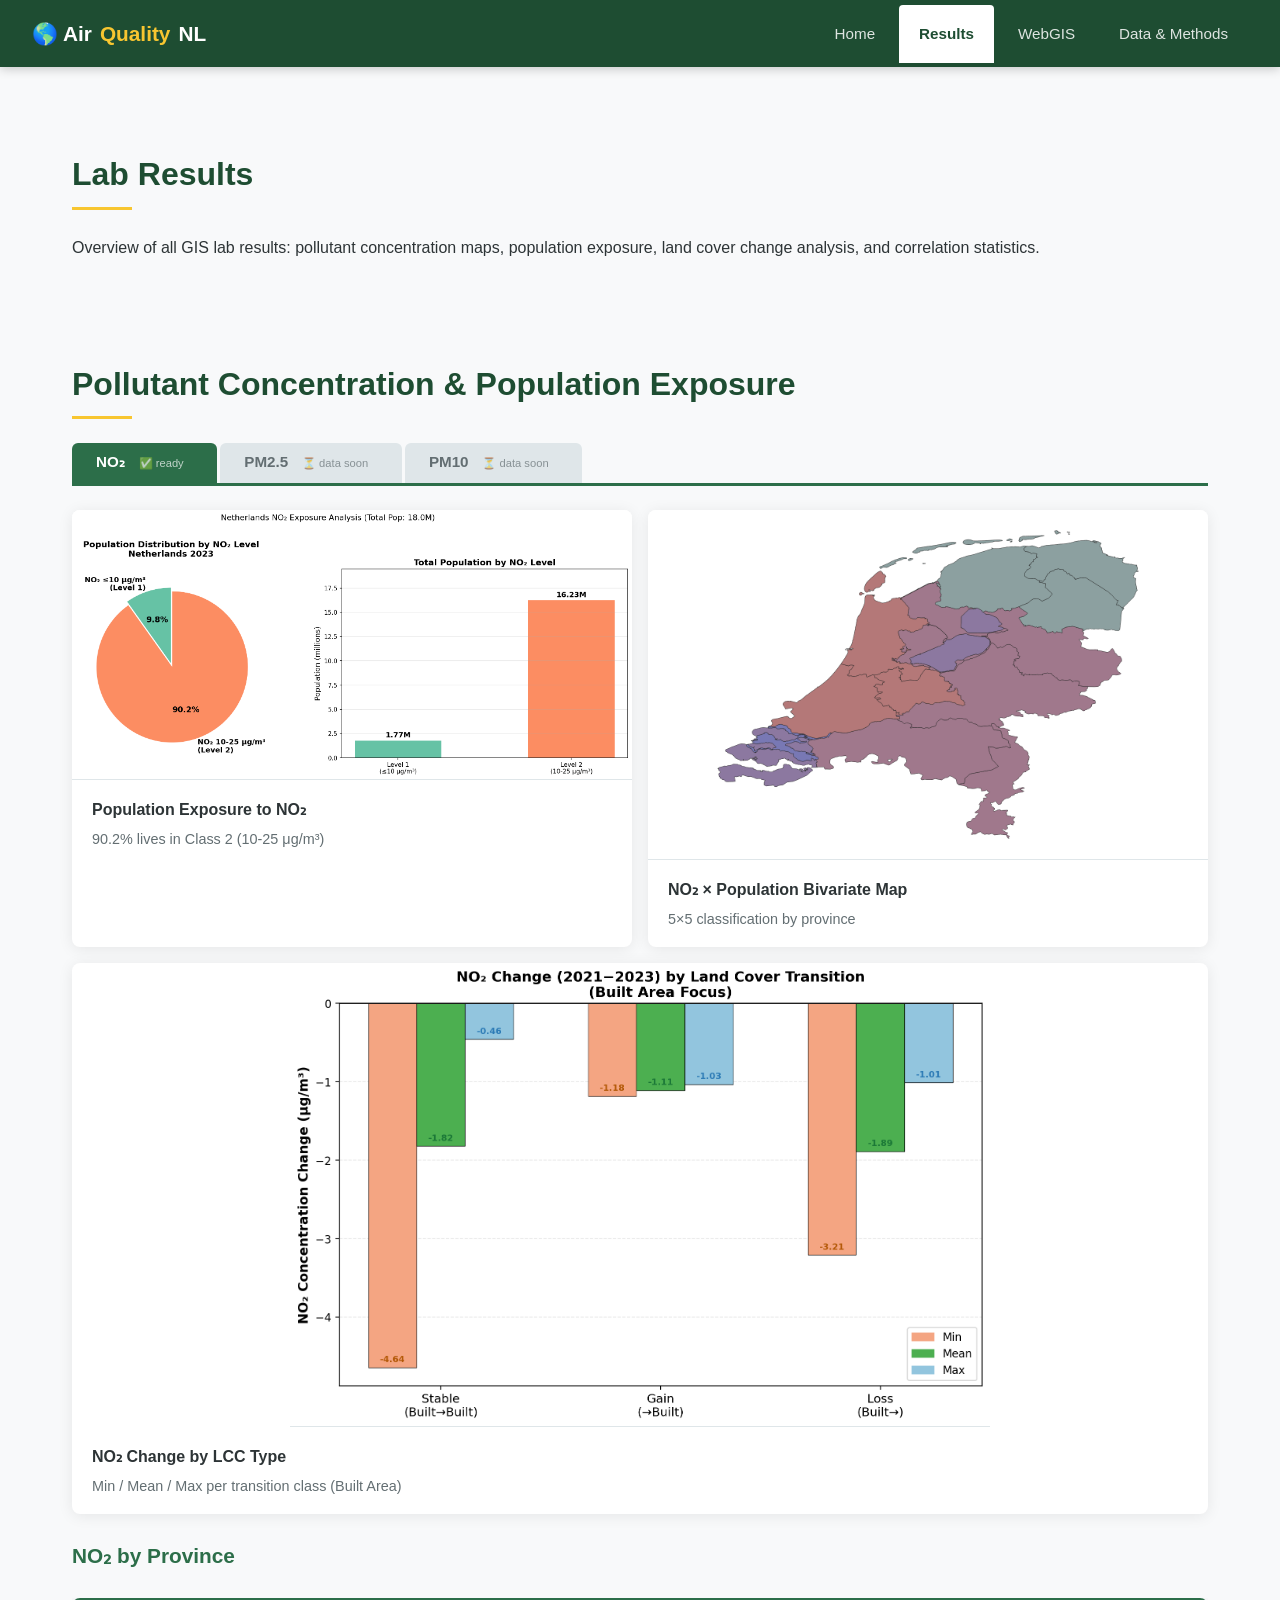
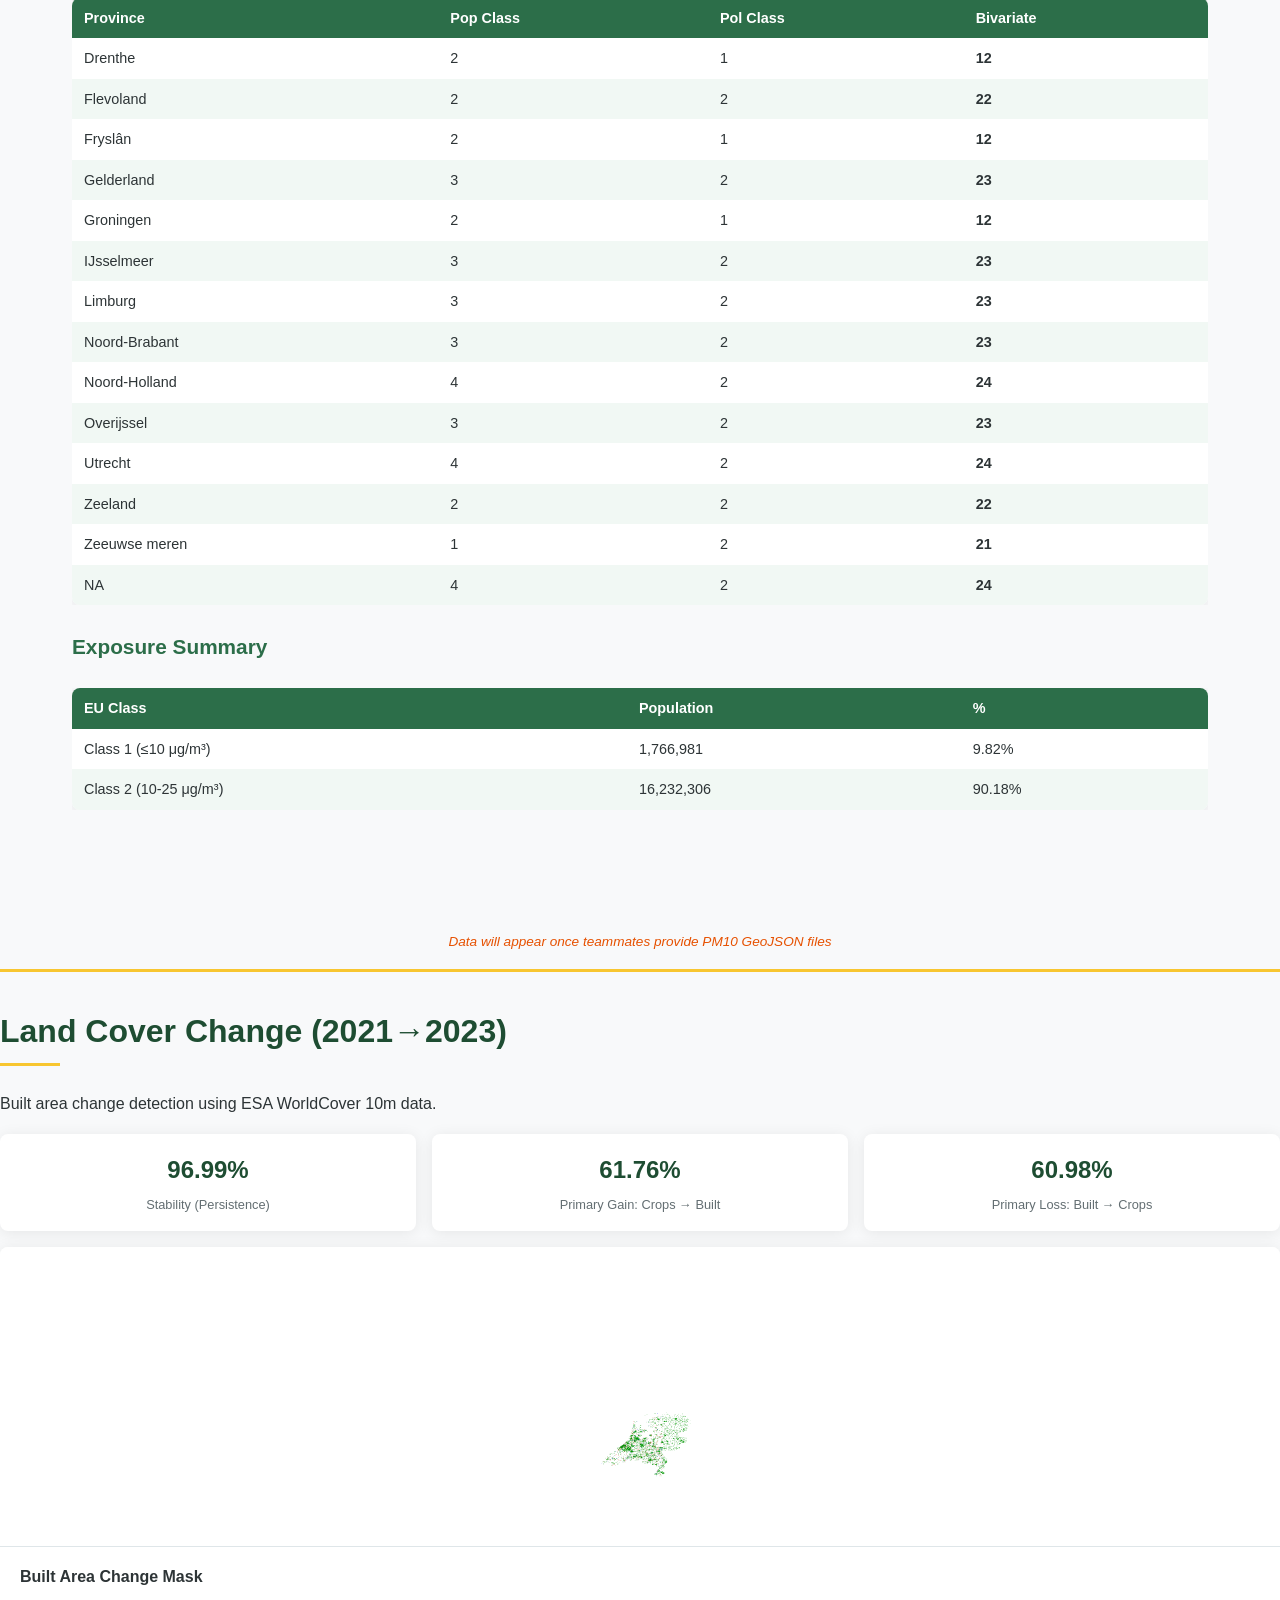
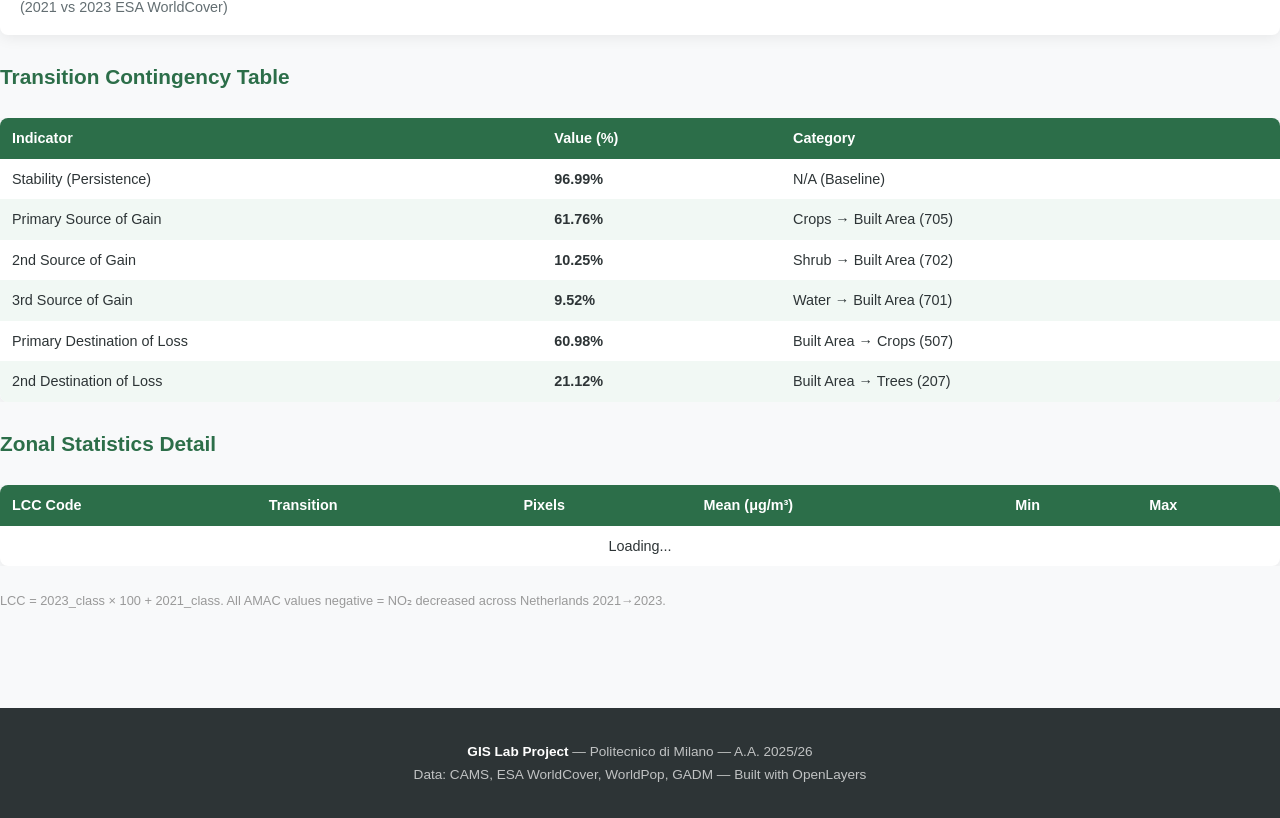
==== commit d20c1936: "new result page" ====
--- a/results.html
+++ b/results.html
@@ -5,6 +5,28 @@
     <meta name="viewport" content="width=device-width, initial-scale=1.0">
     <title>Results - Netherlands Air Quality Monitoring</title>
     <link rel="stylesheet" href="css/style.css">
+    <style>
+        .pollutant-tabs { display: flex; gap: 0; margin: 1.5rem 0; border-bottom: 3px solid var(--primary); }
+        .pollutant-tabs .tab {
+            padding: 0.6rem 1.5rem; cursor: default; font-weight: 600; font-size: 0.95rem;
+            border-radius: 6px 6px 0 0; background: var(--light-gray); color: var(--gray);
+            border: none; margin-right: 3px;
+        }
+        .pollutant-tabs .tab.active { background: var(--primary); color: white; }
+        .pollutant-tabs .tab .badge { font-size: 0.7rem; opacity: 0.7; font-weight: 400; }
+        .pollutant-panel { display: none; }
+        .pollutant-panel.active { display: block; }
+        .compact-table { font-size: 0.85rem; }
+        .compact-table td, .compact-table th { padding: 0.5rem 0.75rem; }
+        .placeholder-img { opacity: 0.35; filter: grayscale(1); }
+        .data-wait { color: #e65100; font-size: 0.85rem; font-style: italic; }
+        .summary-cards { display: grid; grid-template-columns: repeat(auto-fit, minmax(180px, 1fr)); gap: 1rem; margin: 1rem 0; }
+        .summary-card { background: var(--white); border-radius: var(--radius); padding: 1rem; box-shadow: var(--shadow); text-align: center; }
+        .summary-card .value { font-size: 1.5rem; font-weight: 800; color: var(--primary-dark); }
+        .summary-card .label { font-size: 0.8rem; color: var(--gray); margin-top: 0.2rem; }
+        .mini-grid { display: grid; grid-template-columns: 1fr 1fr; gap: 1rem; }
+        @media (max-width: 768px) { .mini-grid { grid-template-columns: 1fr; } }
+    </style>
 </head>
 <body>
     <nav>
@@ -20,185 +42,134 @@
     <div class="container">
         <section>
             <h2>Lab Results</h2>
-            <p>Below are the complete results for all three pollutants (NO&#8322;, PM2.5, PM10) from the GIS lab processing, including concentration maps, land cover change analysis, population exposure statistics, and bivariate classification.</p>
+            <p>Overview of all GIS lab results: pollutant concentration maps, population exposure, land cover change analysis, and correlation statistics.</p>
         </section>
 
-        <!-- ===== NO2 RESULTS ===== -->
-        <section id="no2-results">
-            <h2>NO&#8322; Concentration Maps</h2>
-            <p>Annual average NO&#8322; concentration for 2023, classified according to EU air quality standards.</p>
-
-            <div class="results-grid">
-                <div class="result-item">
-                    <img src="images/no2_population_pie_chart.png" alt="NO2 Population Pie Chart" style="max-height:400px;object-fit:contain;background:#fff;">
-                    <div class="caption">
-                        <strong>Population Exposure to NO&#8322;</strong>
-                        Distribution of population across NO&#8322; pollution classes. <strong>90.2%</strong> of the population lives in Class 2 areas (10-25 &mu;g/m&sup3;).
-                    </div>
-                </div>
-                <div class="result-item">
-                    <img src="images/bivariate_map.png" alt="NO2 Bivariate Map" style="max-height:400px;object-fit:contain;background:#fff;">
-                    <div class="caption">
-                        <strong>NO&#8322;-Population Bivariate Map</strong>
-                        Bivariate classification combining NO&#8322; concentration class and population density class per province.
-                    </div>
-                </div>
-            </div>
-
-            <h3>NO&#8322; Concentration by Province</h3>
-            <div class="table-wrapper">
-                <table>
-                    <thead>
-                        <tr><th>Province</th><th>Population Class</th><th>Pollution Class</th><th>Bivariate</th></tr>
-                    </thead>
-                    <tbody id="no2-bivariate-table-body">
-                        <tr><td colspan="4" style="text-align:center;">Loading data...</td></tr>
-                    </tbody>
-                </table>
-            </div>
-
-            <h3>NO&#8322; Population Exposure Summary</h3>
-            <div class="table-wrapper">
-                <table>
-                    <thead><tr><th>Pollution Class</th><th>Population (sum)</th><th>Percentage</th></tr></thead>
-                    <tbody id="no2-exposure-table-body"></tbody>
-                </table>
-            </div>
-        </section>
-
-        <!-- ===== PM2.5 RESULTS (placeholder) ===== -->
-        <section id="pm2p5-results" style="border-top:3px solid var(--accent);padding-top:2rem;">
-            <h2>PM2.5 Concentration Maps</h2>
-            <p>Annual average PM2.5 concentration for 2023, classified according to EU air quality standards.</p>
-
-            <div class="results-grid">
-                <div class="result-item">
-                    <img id="pm2p5-pie-chart" src="images/no2_population_pie_chart.png" alt="PM2.5 Population Pie Chart" style="max-height:400px;object-fit:contain;background:#f0f0f0;opacity:0.4;">
-                    <div class="caption" style="background:#fff8e1;">
-                        <strong>Population Exposure to PM2.5</strong>
-                        <span style="color:#e65100;">&#9203; Waiting for teammate data — replace <code>images/pm2p5_population_pie_chart.png</code></span>
-                    </div>
-                </div>
-                <div class="result-item">
-                    <img id="pm2p5-biv-map" src="images/bivariate_map.png" alt="PM2.5 Bivariate Map" style="max-height:400px;object-fit:contain;background:#f0f0f0;opacity:0.4;">
-                    <div class="caption" style="background:#fff8e1;">
-                        <strong>PM2.5-Population Bivariate Map</strong>
-                        <span style="color:#e65100;">&#9203; Waiting for teammate data — replace <code>images/pm2p5_bivariate_map.png</code></span>
-                    </div>
-                </div>
-            </div>
-
-            <h3>PM2.5 Concentration by Province</h3>
-            <div class="table-wrapper">
-                <table>
-                    <thead><tr><th>Province</th><th>Population Class</th><th>Pollution Class</th><th>Bivariate</th></tr></thead>
-                    <tbody id="pm2p5-bivariate-table-body">
-                        <tr><td colspan="4" style="text-align:center;color:#999;">&#9203; Data will appear when PM2.5 data is loaded</td></tr>
-                    </tbody>
-                </table>
-            </div>
-
-            <h3>PM2.5 Population Exposure Summary</h3>
-            <div class="table-wrapper">
-                <table>
-                    <thead><tr><th>Pollution Class</th><th>Population (sum)</th><th>Percentage</th></tr></thead>
-                    <tbody id="pm2p5-exposure-table-body">
-                        <tr><td colspan="3" style="text-align:center;color:#999;">&#9203; Data will appear when PM2.5 data is loaded</td></tr>
-                    </tbody>
-                </table>
-            </div>
-        </section>
-
-        <!-- ===== PM10 RESULTS (placeholder) ===== -->
-        <section id="pm10-results" style="border-top:3px solid var(--accent);padding-top:2rem;">
-            <h2>PM10 Concentration Maps</h2>
-            <p>Annual average PM10 concentration for 2023, classified according to EU air quality standards.</p>
-
-            <div class="results-grid">
-                <div class="result-item">
-                    <img id="pm10-pie-chart" src="images/no2_population_pie_chart.png" alt="PM10 Population Pie Chart" style="max-height:400px;object-fit:contain;background:#f0f0f0;opacity:0.4;">
-                    <div class="caption" style="background:#fff8e1;">
-                        <strong>Population Exposure to PM10</strong>
-                        <span style="color:#e65100;">&#9203; Waiting for teammate data — replace <code>images/pm10_population_pie_chart.png</code></span>
-                    </div>
-                </div>
-                <div class="result-item">
-                    <img id="pm10-biv-map" src="images/bivariate_map.png" alt="PM10 Bivariate Map" style="max-height:400px;object-fit:contain;background:#f0f0f0;opacity:0.4;">
-                    <div class="caption" style="background:#fff8e1;">
-                        <strong>PM10-Population Bivariate Map</strong>
-                        <span style="color:#e65100;">&#9203; Waiting for teammate data — replace <code>images/pm10_bivariate_map.png</code></span>
-                    </div>
-                </div>
-            </div>
-
-            <h3>PM10 Concentration by Province</h3>
-            <div class="table-wrapper">
-                <table>
-                    <thead><tr><th>Province</th><th>Population Class</th><th>Pollution Class</th><th>Bivariate</th></tr></thead>
-                    <tbody id="pm10-bivariate-table-body">
-                        <tr><td colspan="4" style="text-align:center;color:#999;">&#9203; Data will appear when PM10 data is loaded</td></tr>
-                    </tbody>
-                </table>
-            </div>
-
-            <h3>PM10 Population Exposure Summary</h3>
-            <div class="table-wrapper">
-                <table>
-                    <thead><tr><th>Pollution Class</th><th>Population (sum)</th><th>Percentage</th></tr></thead>
-                    <tbody id="pm10-exposure-table-body">
-                        <tr><td colspan="3" style="text-align:center;color:#999;">&#9203; Data will appear when PM10 data is loaded</td></tr>
-                    </tbody>
-                </table>
+        <!-- ===== POLLUTANT OVERVIEW ===== -->
+        <section>
+            <h2>Pollutant Concentration &amp; Population Exposure</h2>
+
+            <div class="pollutant-tabs">
+                <button class="tab active" onclick="switchPollutantTab('no2')">NO&#8322; <span class="badge">&#9989; ready</span></button>
+                <button class="tab" onclick="switchPollutantTab('pm2p5')">PM2.5 <span class="badge">&#9203; data soon</span></button>
+                <button class="tab" onclick="switchPollutantTab('pm10')">PM10 <span class="badge">&#9203; data soon</span></button>
+            </div>
+
+            <!-- NO2 Panel -->
+            <div id="panel-no2" class="pollutant-panel active">
+                <div class="mini-grid">
+                    <div class="result-item">
+                        <img src="images/no2_population_pie_chart.png" alt="NO2 Pie Chart" style="max-height:350px;object-fit:contain;background:#fff;">
+                        <div class="caption"><strong>Population Exposure to NO&#8322;</strong> 90.2% lives in Class 2 (10-25 &mu;g/m&sup3;)</div>
+                    </div>
+                    <div class="result-item">
+                        <img src="images/bivariate_map.png" alt="NO2 Bivariate" style="max-height:350px;object-fit:contain;background:#fff;">
+                        <div class="caption"><strong>NO&#8322; &#215; Population Bivariate Map</strong> 5&#215;5 classification by province</div>
+                    </div>
+                </div>
+
+                <div class="result-item" style="margin-top:1rem;">
+                    <img src="images/lcc_amac_bar_chart.png" alt="NO2 LCC Chart" style="width:100%;max-width:700px;display:block;margin:0 auto;background:#fff;">
+                    <div class="caption"><strong>NO&#8322; Change by LCC Type</strong> Min / Mean / Max per transition class (Built Area)</div>
+                </div>
+
+                <h3>NO&#8322; by Province</h3>
+                <div class="table-wrapper compact-table">
+                    <table>
+                        <thead><tr><th>Province</th><th>Pop Class</th><th>Pol Class</th><th>Bivariate</th></tr></thead>
+                        <tbody id="no2-bivariate-table-body"><tr><td colspan="4" style="text-align:center;">Loading...</td></tr></tbody>
+                    </table>
+                </div>
+
+                <h3>Exposure Summary</h3>
+                <div class="table-wrapper compact-table">
+                    <table>
+                        <thead><tr><th>EU Class</th><th>Population</th><th>%</th></tr></thead>
+                        <tbody id="no2-exposure-table-body"></tbody>
+                    </table>
+                </div>
+            </div>
+
+            <!-- PM2.5 Panel -->
+            <div id="panel-pm2p5" class="pollutant-panel">
+                <div class="mini-grid">
+                    <div class="result-item">
+                        <img src="images/no2_population_pie_chart.png" alt="PM2.5" class="placeholder-img" style="max-height:350px;object-fit:contain;background:#f9f9f9;">
+                        <div class="caption"><strong>PM2.5 Population Exposure</strong> <span class="data-wait">&#9203; Replace images/pm2p5_population_pie_chart.png</span></div>
+                    </div>
+                    <div class="result-item">
+                        <img src="images/bivariate_map.png" alt="PM2.5 Biv" class="placeholder-img" style="max-height:350px;object-fit:contain;background:#f9f9f9;">
+                        <div class="caption"><strong>PM2.5 &#215; Population Bivariate</strong> <span class="data-wait">&#9203; Replace images/pm2p5_bivariate_map.png</span></div>
+                    </div>
+                </div>
+                <div class="result-item" style="margin-top:1rem;">
+                    <img src="images/lcc_amac_bar_chart.png" alt="PM2.5 LCC" class="placeholder-img" style="width:100%;max-width:700px;display:block;margin:0 auto;background:#f9f9f9;">
+                    <div class="caption"><strong>PM2.5 Change by LCC Type</strong> <span class="data-wait">&#9203; Replace images/pm2p5_lcc_bar_chart.png</span></div>
+                </div>
+            </div>
+
+            <!-- PM10 Panel -->
+            <div id="panel-pm10" class="pollutant-panel">
+                <div class="mini-grid">
+                    <div class="result-item">
+                        <img src="images/no2_population_pie_chart.png" alt="PM10" class="placeholder-img" style="max-height:350px;object-fit:contain;background:#f9f9f9;">
+                        <div class="caption"><strong>PM10 Population Exposure</strong> <span class="data-wait">&#9203; Replace images/pm10_population_pie_chart.png</span></div>
+                    </div>
+                    <div class="result-item">
+                        <img src="images/bivariate_map.png" alt="PM10 Biv" class="placeholder-img" style="max-height:350px;object-fit:contain;background:#f9f9f9;">
+                        <div class="caption"><strong>PM10 &#215; Population Bivariate</strong> <span class="data-wait">&#9203; Replace images/pm10_bivariate_map.png</span></div>
+                    </div>
+                </div>
+                <div class="result-item" style="margin-top:1rem;">
+                    <img src="images/lcc_amac_bar_chart.png" alt="PM10 LCC" class="placeholder-img" style="width:100%;max-width:700px;display:block;margin:0 auto;background:#f9f9f9;">
+                    <div class="caption"><strong>PM10 Change by LCC Type</strong> <span class="data-wait">&#9203; Replace images/pm10_lcc_bar_chart.png</span></div>
+                </div>
+            </div>
+                    </div>
+                </div>
+                <p class="data-wait" style="text-align:center;padding:1rem;">Data will appear once teammates provide PM10 GeoJSON files</p>
             </div>
         </section>
 
         <!-- ===== LCC ===== -->
         <section style="border-top:3px solid var(--accent);padding-top:2rem;">
-            <h2>Land Cover Change Analysis</h2>
-            <p>Built area change detection between 2021 and 2023 using ESA WorldCover 10m data.</p>
-
-            <div class="results-grid">
-                <div class="result-item">
-                    <img src="images/verification_change_mask.png" alt="Land Cover Change Mask" style="max-height:400px;object-fit:contain;background:#fff;">
-                    <div class="caption"><strong>Built Area Change Mask</strong>Binary change mask showing areas of built-up land change between 2021 and 2023.</div>
-                </div>
-                <div class="result-item">
-                    <img src="images/verification_qgis.png" alt="QGIS Verification" style="max-height:400px;object-fit:contain;background:#fff;">
-                    <div class="caption"><strong>QGIS Verification</strong>Validation of the processing results in QGIS environment.</div>
-                </div>
-            </div>
-
-            <h3>Land Cover Classification (ESA WorldCover)</h3>
-            <div class="table-wrapper">
-                <table>
-                    <thead><tr><th>Class</th><th>Description</th></tr></thead>
-                    <tbody>
-                        <tr><td>1</td><td>Tree Cover</td></tr><tr><td>2</td><td>Shrubland</td></tr>
-                        <tr><td>3</td><td>Grassland</td></tr><tr><td>4</td><td>Cropland</td></tr>
-                        <tr><td>5</td><td>Built-up</td></tr><tr><td>6</td><td>Bare / Sparse Vegetation</td></tr>
-                        <tr><td>7</td><td>Snow and Ice</td></tr><tr><td>8</td><td>Open Water</td></tr>
-                        <tr><td>9</td><td>Herbaceous Wetland</td></tr><tr><td>10</td><td>Mangroves</td></tr>
-                        <tr><td>11</td><td>Moss and Lichen</td></tr><tr><td>12</td><td>Permanent Water</td></tr>
-                    </tbody>
-                </table>
-            </div>
-
-            <h3>Land Cover Transition Statistical Table</h3>
-            <p>Based on the LCC analysis between 2021 and 2023 (contingency matrix).</p>
-            <div class="table-wrapper">
+            <h2>Land Cover Change (2021&#8594;2023)</h2>
+            <p>Built area change detection using ESA WorldCover 10m data.</p>
+
+            <div class="summary-cards">
+                <div class="summary-card"><div class="value">96.99%</div><div class="label">Stability (Persistence)</div></div>
+                <div class="summary-card"><div class="value">61.76%</div><div class="label">Primary Gain: Crops &#8594; Built</div></div>
+                <div class="summary-card"><div class="value">60.98%</div><div class="label">Primary Loss: Built &#8594; Crops</div></div>
+            </div>
+
+            <div class="result-item">
+                <img src="images/verification_change_mask.png" alt="Change Mask" style="max-height:300px;object-fit:contain;background:#fff;">
+                <div class="caption"><strong>Built Area Change Mask</strong> (2021 vs 2023 ESA WorldCover)</div>
+            </div>
+
+            <h3>Transition Contingency Table</h3>
+            <div class="table-wrapper compact-table">
                 <table>
                     <thead><tr><th>Indicator</th><th>Value (%)</th><th>Category</th></tr></thead>
                     <tbody>
                         <tr><td>Stability (Persistence)</td><td><strong>96.99%</strong></td><td>N/A (Baseline)</td></tr>
-                        <tr><td>Primary Source of Gain</td><td><strong>61.76%</strong></td><td>Crops → Built Area (705)</td></tr>
-                        <tr><td>Secondary Source of Gain</td><td><strong>10.25%</strong></td><td>Trees → Built Area (702)</td></tr>
-                        <tr><td>Third Source of Gain</td><td><strong>9.52%</strong></td><td>Water → Built Area (701)</td></tr>
-                        <tr><td>Primary Destination of Loss</td><td><strong>60.98%</strong></td><td>Built Area → Crops (507)</td></tr>
-                        <tr><td>Secondary Destination of Loss</td><td><strong>21.12%</strong></td><td>Built Area → Trees (207)</td></tr>
+                        <tr><td>Primary Source of Gain</td><td><strong>61.76%</strong></td><td>Crops &#8594; Built Area (705)</td></tr>
+                        <tr><td>2nd Source of Gain</td><td><strong>10.25%</strong></td><td>Shrub &#8594; Built Area (702)</td></tr>
+                        <tr><td>3rd Source of Gain</td><td><strong>9.52%</strong></td><td>Water &#8594; Built Area (701)</td></tr>
+                        <tr><td>Primary Destination of Loss</td><td><strong>60.98%</strong></td><td>Built Area &#8594; Crops (507)</td></tr>
+                        <tr><td>2nd Destination of Loss</td><td><strong>21.12%</strong></td><td>Built Area &#8594; Trees (207)</td></tr>
                     </tbody>
                 </table>
             </div>
-            <p style="font-size:0.85rem;color:#888;margin-top:4px;">LCC code format: 2023_class &times; 100 + 2021_class (e.g., 705 = class 5 in 2021, class 7 in 2023)</p>
+
+            <h3>Zonal Statistics Detail</h3>
+            <div class="table-wrapper compact-table">
+                <table>
+                    <thead><tr><th>LCC Code</th><th>Transition</th><th>Pixels</th><th>Mean (&mu;g/m&sup3;)</th><th>Min</th><th>Max</th></tr></thead>
+                    <tbody id="lcc-zonal-table-body"><tr><td colspan="6" style="text-align:center;">Loading...</td></tr></tbody>
+                </table>
+            </div>
+            <p style="font-size:0.8rem;color:#999;">LCC = 2023_class &#215; 100 + 2021_class. All AMAC values negative = NO&#8322; decreased across Netherlands 2021&#8594;2023.</p>
         </section>
     </div>
 
@@ -209,7 +180,18 @@
 
     <script src="js/results-data.js"></script>
     <script>
-    // === NO2 Tables ===
+    // Pollutant tab switcher
+    function switchPollutantTab(poll) {
+        document.querySelectorAll('.pollutant-tabs .tab').forEach(function(t){ t.classList.remove('active'); });
+        document.querySelectorAll('.pollutant-panel').forEach(function(p){ p.classList.remove('active'); });
+        var tabBtns = document.querySelectorAll('.pollutant-tabs .tab');
+        if (poll === 'no2') tabBtns[0].classList.add('active');
+        else if (poll === 'pm2p5') tabBtns[1].classList.add('active');
+        else if (poll === 'pm10') tabBtns[2].classList.add('active');
+        document.getElementById('panel-' + poll).classList.add('active');
+    }
+
+    // NO2 tables
     (function() {
         var tb = document.getElementById('no2-bivariate-table-body');
         if (tb && TABLE_BIVARIATE.length > 0) {
@@ -222,43 +204,18 @@
         if (te && TABLE_CHART.length > 0) {
             te.innerHTML = '';
             TABLE_CHART.sort(function(a,b){return a.pol_class_max-b.pol_class_max;}).forEach(function(p) {
-                te.innerHTML += '<tr><td>Class ' + (p.pol_class_max||'') + '</td><td>' + (parseFloat(p.pop_sum)||0).toLocaleString() + '</td><td>' + (parseFloat(p.pop_pct)||0) + '%</td></tr>';
+                te.innerHTML += '<tr><td>Class ' + (p.pol_class_max||'') + ' (' + (p.pol_class_max===1?'&le;10':'10-25') + ' &mu;g/m&sup3;)</td><td>' + (parseFloat(p.pop_sum)||0).toLocaleString() + '</td><td>' + (parseFloat(p.pop_pct)||0) + '%</td></tr>';
             });
         }
     })();
 
-    // === PM2.5 Tables (data loads when TABLE_PM2P5_* are populated) ===
+    // LCC zonal stats table
     (function() {
-        var tb = document.getElementById('pm2p5-bivariate-table-body');
-        if (tb && typeof TABLE_PM2P5_BIVARIATE !== 'undefined' && TABLE_PM2P5_BIVARIATE.length > 0) {
+        var tb = document.getElementById('lcc-zonal-table-body');
+        if (tb && typeof LCC_ZONAL_STATS !== 'undefined' && LCC_ZONAL_STATS.length > 0) {
             tb.innerHTML = '';
-            TABLE_PM2P5_BIVARIATE.forEach(function(p) {
-                tb.innerHTML += '<tr><td>' + (p.NAME_1||'') + '</td><td>' + (p.pop_class_median||'') + '</td><td>' + (p.pol_class_max||'') + '</td><td><strong>' + (p.bivariate||'') + '</strong></td></tr>';
-            });
-        }
-        var te = document.getElementById('pm2p5-exposure-table-body');
-        if (te && typeof TABLE_PM2P5_CHART !== 'undefined' && TABLE_PM2P5_CHART.length > 0) {
-            te.innerHTML = '';
-            TABLE_PM2P5_CHART.sort(function(a,b){return a.pol_class_max-b.pol_class_max;}).forEach(function(p) {
-                te.innerHTML += '<tr><td>Class ' + (p.pol_class_max||'') + '</td><td>' + (parseFloat(p.pop_sum)||0).toLocaleString() + '</td><td>' + (parseFloat(p.pop_pct)||0) + '%</td></tr>';
-            });
-        }
-    })();
-
-    // === PM10 Tables (data loads when TABLE_PM10_* are populated) ===
-    (function() {
-        var tb = document.getElementById('pm10-bivariate-table-body');
-        if (tb && typeof TABLE_PM10_BIVARIATE !== 'undefined' && TABLE_PM10_BIVARIATE.length > 0) {
-            tb.innerHTML = '';
-            TABLE_PM10_BIVARIATE.forEach(function(p) {
-                tb.innerHTML += '<tr><td>' + (p.NAME_1||'') + '</td><td>' + (p.pop_class_median||'') + '</td><td>' + (p.pol_class_max||'') + '</td><td><strong>' + (p.bivariate||'') + '</strong></td></tr>';
-            });
-        }
-        var te = document.getElementById('pm10-exposure-table-body');
-        if (te && typeof TABLE_PM10_CHART !== 'undefined' && TABLE_PM10_CHART.length > 0) {
-            te.innerHTML = '';
-            TABLE_PM10_CHART.sort(function(a,b){return a.pol_class_max-b.pol_class_max;}).forEach(function(p) {
-                te.innerHTML += '<tr><td>Class ' + (p.pol_class_max||'') + '</td><td>' + (parseFloat(p.pop_sum)||0).toLocaleString() + '</td><td>' + (parseFloat(p.pop_pct)||0) + '%</td></tr>';
+            LCC_ZONAL_STATS.sort(function(a,b){return a.code-b.code;}).forEach(function(d) {
+                tb.innerHTML += '<tr><td>' + d.code + '</td><td>' + d.transition + '</td><td>' + d.count + '</td><td>' + d.mean.toFixed(4) + '</td><td>' + d.min.toFixed(4) + '</td><td>' + d.max.toFixed(4) + '</td></tr>';
             });
         }
     })();
